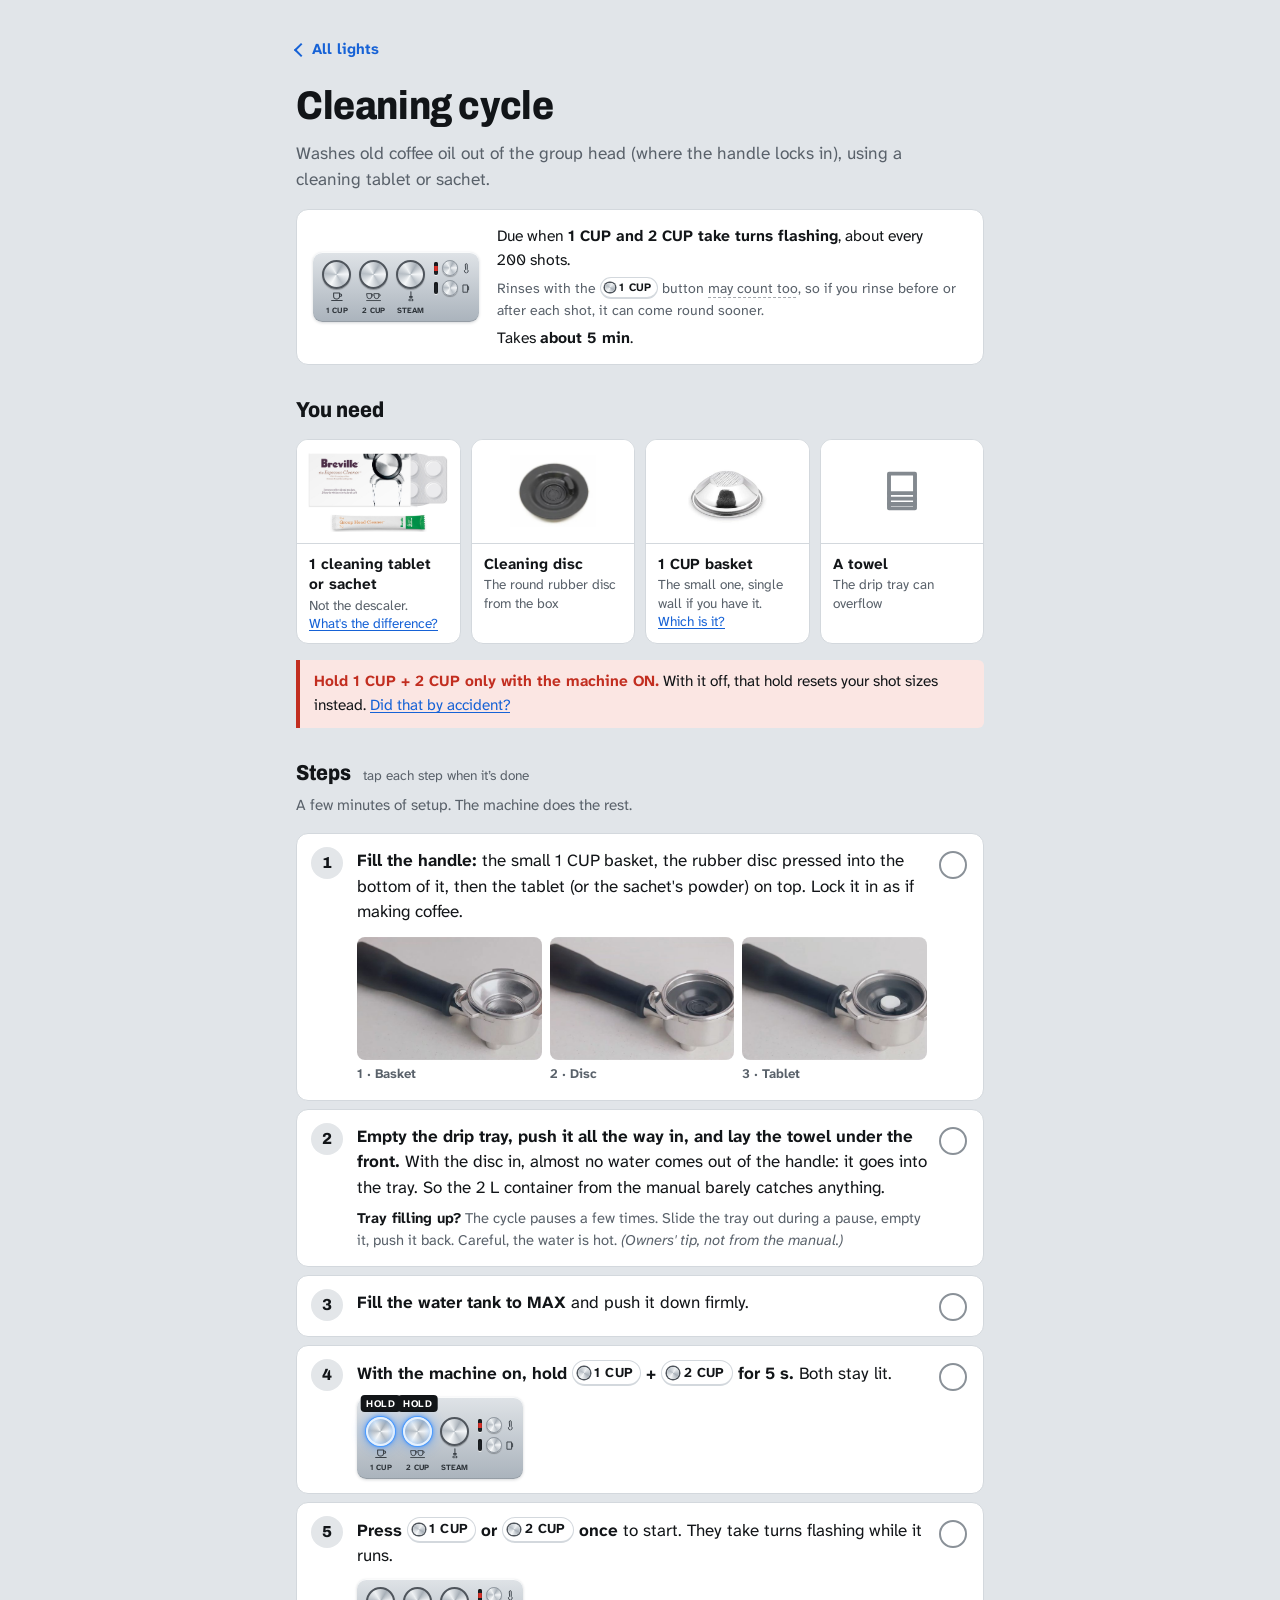
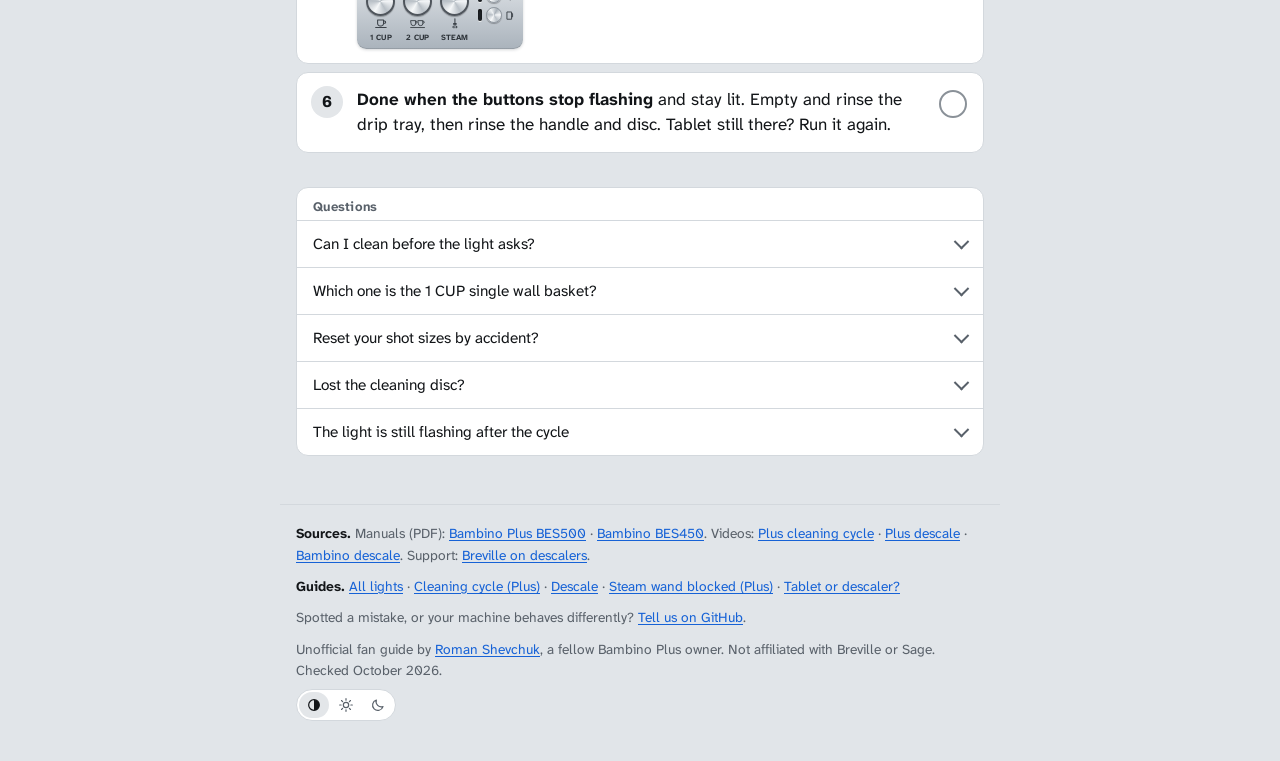
==== clean/index.html @ 0b48d852 "Task pages (clean, descale, steam, supplies) with their own titles; address bar follows the open vie" ====
<!doctype html>
<!-- Made from index.html by tools/pages.py. Edit index.html, then rerun. -->
<html lang="en">
<head>
<meta charset="utf-8">
<meta name="viewport" content="width=device-width,initial-scale=1,viewport-fit=cover">
<title>Bambino Plus cleaning cycle: 1 CUP and 2 CUP flashing</title>
<meta name="description" content="1 CUP and 2 CUP taking turns flashing on your Breville / Sage Bambino Plus? It&#x27;s asking for a cleaning cycle. What you need and each step, about 5 minutes.">
<link rel="canonical" href="https://romanshevchuk.github.io/what-my-bambino-wants/clean/">
<meta property="og:title" content="Bambino Plus cleaning cycle: 1 CUP and 2 CUP flashing">
<meta property="og:description" content="1 CUP and 2 CUP taking turns flashing on your Breville / Sage Bambino Plus? It&#x27;s asking for a cleaning cycle. What you need and each step, about 5 minutes.">
<meta property="og:type" content="website">
<meta property="og:site_name" content="What does my Bambino want?">
<meta property="og:url" content="https://romanshevchuk.github.io/what-my-bambino-wants/clean/">
<meta property="og:image" content="https://romanshevchuk.github.io/what-my-bambino-wants/img/og.png">
<meta property="og:image:width" content="1200">
<meta property="og:image:height" content="630">
<meta property="og:image:alt" content="A Bambino Plus button panel with 1 CUP lit, next to the title What does my Bambino want?">
<meta name="twitter:card" content="summary_large_image">
<meta name="theme-color" content="#e1e5e9" media="(prefers-color-scheme: light)">
<meta name="theme-color" content="#0e1012" media="(prefers-color-scheme: dark)">
<link rel="icon" type="image/png" sizes="32x32" href="../img/favicon-32.png">
<link rel="apple-touch-icon" href="../img/apple-touch-icon.png">
<link rel="manifest" href="../manifest.webmanifest">
<script>try{var t=localStorage.getItem('bp-theme');if(t==='light'||t==='dark')document.documentElement.dataset.theme=t}catch(e){}</script>
<link rel="preconnect" href="https://fonts.googleapis.com">
<link rel="preconnect" href="https://fonts.gstatic.com" crossorigin>
<link rel="stylesheet" href="https://fonts.googleapis.com/css2?family=Archivo:wdth,wght@75..100,600..800&family=Atkinson+Hyperlegible+Next:ital,wght@0,400..700;1,400&display=swap">
<link rel="stylesheet" href="../css/styles.css">
<script data-goatcounter="https://rshevchuk.goatcounter.com/count" async src="https://gc.zgo.at/count.js"></script>
</head>
<body data-page="clean" data-model="plus" class="unpicked">

<svg width="0" height="0" style="position:absolute" aria-hidden="true">
  <defs>
    <symbol id="i-1" viewBox="0 0 24 16"><g fill="none" stroke="currentColor" stroke-width="1.6" stroke-linecap="round" stroke-linejoin="round"><path d="M7 3h9v5.5a3.5 3.5 0 0 1-3.5 3.5h-2A3.5 3.5 0 0 1 7 8.5z"/><path d="M16 4.5h1.4a1.8 1.8 0 0 1 0 3.6H16"/><path d="M4 14.5h16"/></g></symbol>
    <symbol id="i-2" viewBox="0 0 24 16"><g fill="none" stroke="currentColor" stroke-width="1.4" stroke-linecap="round" stroke-linejoin="round"><path d="M1.5 4h7v4.5a3 3 0 0 1-3 3h-1a3 3 0 0 1-3-3z"/><path d="M8.5 5h.8a1.4 1.4 0 0 1 0 2.8h-.8"/><path d="M12.5 4h7v4.5a3 3 0 0 1-3 3h-1a3 3 0 0 1-3-3z"/><path d="M19.5 5h.8a1.4 1.4 0 0 1 0 2.8h-.8"/><path d="M1 14.5h21"/></g></symbol>
    <symbol id="i-s" viewBox="0 0 24 16"><g fill="none" stroke="currentColor" stroke-width="1.6" stroke-linecap="round" stroke-linejoin="round"><path d="M12 1v7.5"/><path d="M10 8.5h4l-.6 2h-2.8z"/><path d="M9.6 12.6c-.8.8-.8 1.6 0 2.4M12 12.8v2.4M14.4 12.6c.8.8.8 1.6 0 2.4"/></g></symbol>
    <symbol id="i-w" viewBox="0 0 24 16"><g fill="none" stroke="currentColor" stroke-width="1.6" stroke-linecap="round" stroke-linejoin="round"><path d="M12 1.5c2.6 3.2 4.2 5.6 4.2 7.8a4.2 4.2 0 0 1-8.4 0c0-2.2 1.6-4.6 4.2-7.8z"/><path d="M4 14.5h16"/></g></symbol>
    <symbol id="i-t" viewBox="0 0 12 16"><g fill="none" stroke="currentColor" stroke-width="1.4" stroke-linecap="round"><path d="M5 2.5a1.5 1.5 0 0 1 3 0V10a2.8 2.8 0 1 1-3 0z"/></g></symbol>
    <symbol id="i-j" viewBox="0 0 12 16"><g fill="none" stroke="currentColor" stroke-width="1.4" stroke-linecap="round" stroke-linejoin="round"><path d="M2 3h6.5v11H2z"/><path d="M8.5 5.5h1.5v5H8.5"/></g></symbol>
    <symbol id="g-bowl" viewBox="0 0 24 24"><g fill="none" stroke="currentColor" stroke-width="1.8" stroke-linecap="round" stroke-linejoin="round"><path d="M5 6h14l-1.4 12.2A2 2 0 0 1 15.6 20H8.4a2 2 0 0 1-2-1.8z"/><path d="M6 11h12"/></g></symbol>
    <symbol id="g-towel" viewBox="0 0 24 24"><g fill="none" stroke="currentColor" stroke-width="1.8" stroke-linecap="round" stroke-linejoin="round"><path d="M6 4h12v14H6z"/><path d="M6 18v2h12v-2"/><path d="M6 13h12M6 15.5h12"/></g></symbol>
    <symbol id="g-cool" viewBox="0 0 24 24"><g fill="none" stroke="currentColor" stroke-width="1.8" stroke-linecap="round"><path d="M12 3v18M4.2 7.5l15.6 9M4.2 16.5l15.6-9"/><path d="M9.5 4.5L12 6l2.5-1.5M9.5 19.5L12 18l2.5 1.5"/></g></symbol>
  </defs>
</svg>

<main id="main">

<!-- ================= HOME ================= -->
<section class="view" id="home">

  <div class="mm">
    <h1>What does my <button type="button" class="mm-btn" aria-expanded="false" aria-controls="mm-menu" aria-label="Change machine, currently Bambino Plus"><span class="cur-model">Bambino Plus</span></button> want?</h1>
    <div class="mm-menu" id="mm-menu" role="group" aria-label="My machine" hidden>
      <button type="button" class="mm-opt" data-set-model="bambino"><span class="bp" data-m="bambino" aria-hidden="true"></span><b>Bambino</b><span>4 buttons in a row · BES450 / SES450</span></button>
      <button type="button" class="mm-opt" data-set-model="plus"><span class="bp" data-m="plus" aria-hidden="true"></span><b>Bambino Plus</b><span>3 buttons + 2 milk lights · BES500 / SES500</span></button>
      <p class="mm-note">Breville (US, Canada) and Sage (UK, Europe, Australia) are the same machines.</p>
    </div>
    <p class="mm-hint">
      <span data-only="plus">Four buttons in a row on yours? That's the plain Bambino. <button type="button" data-set-model="bambino">Switch</button></span>
      <span data-only="bambino">Only three big buttons on yours? That's the Plus. <button type="button" data-set-model="plus">Switch</button></span>
      <button type="button" class="mm-ok" aria-label="Hide this note">×</button>
    </p>
  </div>

  <!-- Plus lights -->
  <div class="lights" data-only="plus">
    <article class="lc" data-urg="soon">
      <div class="lc-pic"><div class="bp" data-m="plus" data-state="1:fa,2:fb" role="img" aria-label="1 CUP and 2 CUP flash in turn"></div><p class="seen">1 CUP and 2 CUP take turns</p></div>
      <div class="lc-body">
        <h3>Cleaning cycle due</h3>
        <p class="last" data-last="clean" hidden></p>
        <p class="keep"><b>No rush, coffee still works.</b> Press <kbd>STEAM</kbd> to <span class="tq" tabindex="0" data-tip="Owners' tip, not in Breville's manual. The light comes back next time you switch on.">hide the light</span>.</p>
        <p class="need-line"><button type="button" class="thumb zoom" aria-label="Show the cleaning tablet and sachet"><img src="../img/cleaning-tablets-breville.jpg" alt="Box of Breville cleaning tablets" data-cap="Cleaning tablets" loading="lazy"><img class="strip" src="../img/group-head-cleaner-breville.jpg" data-sage="../img/group-head-cleaner-sage.webp" alt="Group Head Cleaner sachet" data-cap="or a powder sachet (Group Head Cleaner)" loading="lazy"></button><span class="nl"><span>You'll need</span><b>1 cleaning tablet or sachet</b></span></p>
        <a class="go" href="#clean">Cleaning steps <span class="dur">· 5 min</span></a>
      </div>
    </article>
    <article class="lc" data-urg="soon">
      <div class="lc-pic"><div class="bp" data-m="plus" data-state="1:fa,2:fb,s:fa" role="img" aria-label="1 CUP and STEAM flash together, alternating with 2 CUP"></div><p class="seen">1 CUP + STEAM take turns with 2 CUP</p></div>
      <div class="lc-body">
        <h3>Descale due</h3>
        <p class="last" data-last="descale-plus" hidden></p>
        <p class="keep"><b>No rush, coffee still works.</b> Any button hides the light, or wait ~15&nbsp;s.</p>
        <p class="need-line"><button type="button" class="thumb zoom" aria-label="Show the descaler sachet"><img src="../img/descaler-breville.jpg" data-sage="../img/descaler-sage.webp" alt="Machine Descaler sachet" data-cap="Descaler sachet" loading="lazy"></button><span class="nl"><span>You'll need</span><b>1 sachet of descaler</b></span></p>
        <a class="go" href="#descale">Descaling steps <span class="dur">· 25–45 min</span></a>
      </div>
    </article>
    <article class="lc" data-urg="now">
      <div class="lc-pic"><div class="bp" data-m="plus" role="img" aria-label="No buttons lit"></div><p class="seen">Nothing lights up</p></div>
      <div class="lc-body">
        <h3>Water tank is empty</h3>
        <p><b>Top up the water</b> and push the tank down until it sits flush.</p>
        <p class="aside">Still dark with a full tank? It's switched off. Press any big button.</p>
      </div>
    </article>
    <article class="lc" data-urg="now">
      <div class="lc-pic"><div class="bp" data-m="plus" data-state="1:on,2:on,s:on,t:fa,f:fb" role="img" aria-label="Milk temperature and foam lights step downward"></div><p class="seen">The two small milk lights step downward</p></div>
      <div class="lc-body">
        <h3>Steam wand is raised</h3>
        <p>Push the wand all the way down. It cleans itself once it's there.</p>
      </div>
    </article>
    <article class="lc" data-urg="now">
      <div class="lc-pic"><div class="bp" data-m="plus" data-state="1:on,2:on,t:ff,f:ff" role="img" aria-label="Milk lights all flash, STEAM is off"></div><p class="seen">Milk lights all flash, STEAM is off</p></div>
      <div class="lc-body">
        <h3>Steam wand is blocked</h3>
        <p>Lower the wand, then hold <kbd>STEAM</kbd> for 5 s to blow it clear.</p>
        <a class="go alt" href="#steam">Still blocked?</a>
      </div>
    </article>
    <article class="lc" data-urg="fine">
      <div class="lc-pic"><div class="bp" data-m="plus" data-state="1:fa,2:fa" role="img" aria-label="1 CUP and 2 CUP flash together"></div><p class="seen">1 CUP and 2 CUP flash together</p></div>
      <div class="lc-body">
        <h3>Shot size setup is on</h3>
        <p>Press <kbd>STEAM</kbd> to <span class="tq" tabindex="0" data-tip="From the plain Bambino manual; the Plus manual doesn't say. If it stays on, switch the machine off and on: nothing is saved until you pull a shot.">leave</span>. It starts when <kbd>1 CUP</kbd> + <kbd>2 CUP</kbd> are held together.</p>
      </div>
    </article>
  </div>

  <!-- Bambino lights -->
  <div class="lights" data-only="bambino">
    <article class="lc" data-urg="soon">
      <div class="lc-pic"><div class="bp" data-m="bambino" data-state="2:fa" role="img" aria-label="2 CUP flashes continuously"></div><p class="seen">2 CUP keeps flashing</p></div>
      <div class="lc-body">
        <h3>Clean &amp; descale due</h3>
        <p class="last" data-last="descale-bambino" hidden></p>
        <p class="keep"><b>No rush, coffee still works.</b> Any button hides the light.</p>
        <p class="need-line"><button type="button" class="thumb zoom" aria-label="Show the descaler sachet"><img src="../img/descaler-breville.jpg" data-sage="../img/descaler-sage.webp" alt="Machine Descaler sachet" data-cap="Descaler sachet" loading="lazy"></button><span class="nl"><span>You'll need</span><b>1 sachet of descaler</b></span></p>
        <a class="go" href="#descale">Clean &amp; descale steps <span class="dur">· 25 min</span></a>
      </div>
    </article>
    <article class="lc" data-urg="now">
      <div class="lc-pic"><div class="bp" data-m="bambino" data-state="1:ff,2:ff,w:ff,s:ff" role="img" aria-label="All lights flash quickly"></div><p class="seen">All lights flash 6 times</p></div>
      <div class="lc-body">
        <h3>Water tank is empty</h3>
        <p><b>Top up the water</b> and push the tank down until it sits flush.</p>
      </div>
    </article>
    <article class="lc" data-urg="fine">
      <div class="lc-pic"><div class="bp" data-m="bambino" data-state="1:fa,2:fa" role="img" aria-label="1 CUP and 2 CUP blink together"></div><p class="seen">1 CUP and 2 CUP blink while the wand spits water</p></div>
      <div class="lc-body">
        <h3>Steam wand is clearing itself</h3>
        <p>It stops on its own.</p>
      </div>
    </article>
    <article class="lc" data-urg="fine">
      <div class="lc-pic"><div class="bp" data-m="bambino" data-state="1:fa,2:fa" role="img" aria-label="1 CUP and 2 CUP flash after holding both"></div><p class="seen">1 CUP and 2 CUP flash together</p></div>
      <div class="lc-body">
        <h3>Shot size setup is on</h3>
        <p>Press <kbd>STEAM</kbd>, or wait 30 s, to leave. It starts when <kbd>1 CUP</kbd> + <kbd>2 CUP</kbd> are held together.</p>
      </div>
    </article>
  </div>

  <a class="supplies-link" href="#supplies"><b>Cleaning tablet or descaler?</b><span>Which one to buy, and where each one goes</span></a>
  <p class="hint">Don't see your pattern? Check the troubleshooting pages of the <a data-only="plus" href="https://assets.breville.com/BES500/BES500_USCM_IB_X25_LR.pdf">Bambino Plus manual</a><a data-only="bambino" href="https://assets.breville.com/BES450/BES450_USCM_IB_M26_LR.pdf">Bambino manual</a> (PDF), or contact Breville / Sage support.</p>

</section>

<!-- ================= SUPPLIES ================= -->
<section class="view" id="supplies">
  <a class="back" href="#home">All lights</a>
  <h1>Cleaning tablet or descaler?</h1>
  <p class="sum">Two different products for two different jobs. They're not interchangeable.</p>

  <div class="vs">
    <div class="vs-col" data-only="plus">
      <div class="vs-ph zoom"><img src="../img/cleaning-tablets-breville.jpg" alt="Box of Breville cleaning tablets" data-cap="Cleaning tablets" loading="lazy"><img class="strip" src="../img/group-head-cleaner-breville.jpg" data-sage="../img/group-head-cleaner-sage.webp" alt="Group Head Cleaner sachet" data-cap="or a powder sachet (Group Head Cleaner)" loading="lazy"></div>
      <h2>Cleaning tablet</h2>
      <dl>
        <dt>Removes</dt><dd>Old coffee oil</dd>
        <dt>Goes in</dt><dd>The filter basket, on top of the rubber cleaning disc</dd>
        <dt>Used for</dt><dd><a href="#clean">Cleaning cycle</a>, every 200 shots</dd>
        <dt>Looks like</dt><dd>A tablet, or a powder sachet called <i>Group Head Cleaner</i> in newer boxes</dd>
      </dl>
    </div>
    <div class="vs-col">
      <div class="vs-ph zoom"><img src="../img/descaler-breville.jpg" data-sage="../img/descaler-sage.webp" alt="Machine Descaler sachet" data-cap="Descaler sachet" loading="lazy"></div>
      <h2>Descaler</h2>
      <dl>
        <dt>Removes</dt><dd>Limescale (the chalky stuff from tap water)</dd>
        <dt>Goes in</dt><dd>The water tank, stirred into water up to the DESCALE line</dd>
        <dt>Used for</dt><dd><a href="#descale"><span data-only="plus">Descale</span><span data-only="bambino">Clean &amp; descale</span></a>, when the light asks</dd>
        <dt>Looks like</dt><dd>A powder sachet. Breville / Sage descaler, or a similar espresso machine descaler</dd>
      </dl>
    </div>
  </div>
  <p class="note" data-only="bambino"><b>The Bambino only needs descaler.</b> It has no separate tablet cleaning cycle: its clean &amp; descale does both jobs.</p>
  <p class="note" data-only="plus"><b>The Plus needs both,</b> at different times. The flashing pattern tells you which: see <a href="#home">the lights</a>.</p>

  <div class="faq">
    <h2>Questions</h2>
    <details id="brands">
      <summary>Do I have to buy Breville / Sage ones?</summary>
      <div class="body">
        <p><b>No.</b> Any descaler made for espresso machines works. Breville's own sachet is made by Cafetto (it says so on the pack).</p>
        <p data-only="plus">Same for the tablets: any espresso machine cleaning tablet of about 2&nbsp;g. Breville's come from Cino Cleano.</p>
        <p>Don't swap in vinegar, kitchen citric acid or dishwasher tablets.</p>
      </div>
    </details>
  </div>
</section>

<!-- ================= CLEANING CYCLE (Plus) ================= -->
<section class="view" id="clean" data-only="plus">
  <a class="back" href="#home">All lights</a>
  <h1>Cleaning cycle</h1>
  <p class="sum">Washes old coffee oil out of the group head (where the handle locks in), using a cleaning tablet or sachet.</p>
  <div class="signal">
    <div class="bp" data-m="plus" data-state="1:fa,2:fb" aria-hidden="true"></div>
    <div><p>Due when <b>1 CUP and 2 CUP take turns flashing</b>, about every 200 shots.</p>
    <p class="aside">Rinses with the <kbd>1 CUP</kbd> button <span class="tq" tabindex="0" data-tip="Likely, not confirmed. The manual has you rinse with 1 CUP, the same button as a shot, and the machine can't see whether there's coffee in the handle.">may count too</span>, so if you rinse before or after each shot, it can come round sooner.</p>
    <p>Takes <b>about 5 min</b>.</p>
    <p class="last" data-last="clean" hidden></p></div>
  </div>

  <h2>You need</h2>
  <div class="need four">
    <figure><div class="ph zoom"><img src="../img/cleaning-tablets-breville.jpg" alt="Box of Breville cleaning tablets" data-cap="Cleaning tablets" loading="lazy"><img class="strip" src="../img/group-head-cleaner-breville.jpg" data-sage="../img/group-head-cleaner-sage.webp" alt="Group Head Cleaner sachet" data-cap="or a powder sachet (Group Head Cleaner)" loading="lazy"></div>
      <figcaption><b>1 cleaning tablet or sachet</b><span>Not the descaler. <a href="#supplies">What's the difference?</a></span></figcaption></figure>
    <figure><div class="ph zoom"><img src="../img/cleaning-disk.jpg" alt="Round black rubber cleaning disc" data-cap="Cleaning disc" loading="lazy"></div>
      <figcaption><b>Cleaning disc</b><span>The round rubber disc from the box</span></figcaption></figure>
    <figure><div class="ph zoom"><img src="../img/basket-single-cup.jpg" alt="Small single wall filter basket" data-cap="1 CUP single wall basket" loading="lazy"></div>
      <figcaption><b>1 CUP basket</b><span>The small one, single wall if you have it. <a href="#baskets">Which is it?</a></span></figcaption></figure>
    <figure><div class="ph ic"><svg class="gi" aria-hidden="true"><use href="#g-towel"/></svg></div>
      <figcaption><b>A towel</b><span>The drip tray can overflow</span></figcaption></figure>
  </div>

  <p class="note warn"><b>Hold 1 CUP + 2 CUP only with the machine ON.</b> With it off, that hold resets your shot sizes instead. <a href="#reset">Did that by accident?</a></p>

  <h2>Steps <span class="prog" data-for="clean"></span></h2>
  <p class="lede">A few minutes of setup. The machine does the rest.</p>
  <ol class="steps" data-key="clean">
    <li><b>Fill the handle:</b> the small 1 CUP basket, the rubber disc pressed into the bottom of it, then the tablet (or the sachet's powder) on top. Lock it in as if making coffee.
      <div class="layers">
        <figure class="zoom tap"><img src="../img/handle-1-basket.jpg" data-cap="1 · The 1 CUP basket in the handle" alt="Handle with the small 1 CUP basket in it" loading="lazy"><figcaption>1 · Basket</figcaption></figure>
        <figure class="zoom tap"><img src="../img/handle-2-disc.jpg" data-cap="2 · The disc pressed into the bottom" alt="Rubber disc sitting in the bottom of the basket" loading="lazy"><figcaption>2 · Disc</figcaption></figure>
        <figure class="zoom tap"><img src="../img/handle-3-tablet.jpg" data-cap="3 · The tablet on top" alt="White tablet on top of the disc" loading="lazy"><figcaption>3 · Tablet</figcaption></figure>
      </div>
    </li>
    <li><b>Empty the drip tray, push it all the way in, and lay the towel under the front.</b> With the disc in, almost no water comes out of the handle: it goes into the tray. So the 2 L container from the manual barely catches anything.
      <p class="tip"><b>Tray filling up?</b> The cycle pauses a few times. Slide the tray out during a pause, empty it, push it back. Careful, the water is hot. <i>(Owners' tip, not from the manual.)</i></p></li>
    <li><b>Fill the water tank to MAX</b> and push it down firmly.</li>
    <li><b>With the machine on, hold <kbd>1 CUP</kbd> + <kbd>2 CUP</kbd> for 5 s.</b> Both stay lit.
      <div class="bp" data-m="plus" data-state="1:on,2:on" data-press="1:HOLD,2:HOLD"></div>
    </li>
    <li><b>Press <kbd>1 CUP</kbd> or <kbd>2 CUP</kbd> once</b> to start. They take turns flashing while it runs.
      <div class="bp" data-m="plus" data-state="1:fa,2:fb"></div>
    </li>
    <li><b>Done when the buttons stop flashing</b> and stay lit. Empty and rinse the drip tray, then rinse the handle and disc. Tablet still there? Run it again.</li>
  </ol>
  <p class="fin" data-for="clean" hidden>That's it. The light will ask again in about 200 shots.</p>

  <div class="faq">
    <h2>Questions</h2>
    <details>
      <summary>Can I clean before the light asks?</summary>
      <div class="body"><p>Yes, with a different combo, and this one is done with the machine <b>off</b>. Do steps 1–3, turn the machine off (<kbd>1 CUP</kbd> + <kbd>STEAM</kbd>), then hold <kbd>2 CUP</kbd> + <kbd>STEAM</kbd> for 5 s. That opens the same cleaning mode, so press <kbd>1 CUP</kbd> or <kbd>2 CUP</kbd> to start, as in step 5.</p></div>
    </details>
    <details id="baskets">
      <summary>Which one is the 1 CUP single wall basket?</summary>
      <div class="body">
        <figure class="baskets zoom tap big"><img src="../img/baskets.jpg" data-cap="Left to right: 1 CUP single wall (the one you need), 2 CUP single wall, 1 CUP dual wall, 2 CUP dual wall" alt="The four baskets, upside down: small single wall, big single wall, small dual wall, big dual wall" loading="lazy">
          <figcaption><span class="pick">1 CUP single wall</span><span>2 CUP single wall</span><span>1 CUP dual wall</span><span>2 CUP dual wall</span></figcaption></figure>
        <p>The smaller, shallower one with holes across its whole bottom. The dual wall ones say <i>DUAL WALL</i> underneath. The disc is shaped to seal inside the small basket.</p>
      <p>Only got dual wall baskets? Older boxes came without single wall ones. Use the 1 CUP dual wall basket: that's what those manuals mean.</p>
      </div>
    </details>
    <details id="reset">
      <summary>Reset your shot sizes by accident?</summary>
      <div class="body">
        <p>They're back to the factory amounts: about 30&nbsp;ml for 1 CUP and 60&nbsp;ml for 2 CUP. To set your own again:</p>
        <ol>
          <li>With the machine on, hold <kbd>1 CUP</kbd> + <kbd>2 CUP</kbd> for 2 s. Both flash.</li>
          <li>With coffee in the handle as usual, press <kbd>1 CUP</kbd> to start.</li>
          <li>Press <kbd>1 CUP</kbd> again when the cup has enough. That amount is saved.</li>
        </ol>
        <p>Same for <kbd>2 CUP</kbd>.</p>
      </div>
    </details>
    <details>
      <summary>Lost the cleaning disc?</summary>
      <div class="body"><p>Any <b>54&nbsp;mm</b> cleaning disc works (also sold as a blind or backflush disc). Check the size before buying: the common 58&nbsp;mm ones don't fit.</p></div>
    </details>
    <details>
      <summary>The light is still flashing after the cycle</summary>
      <div class="body">
        <p>Check the cycle ran to the end and that you started it with the machine on.</p>
        <p>Owners report that unplugging for ~10 minutes sometimes clears a stuck alert. That's forum advice, not from the manual.</p>
      </div>
    </details>
  </div>
</section>

<!-- ================= DESCALE ================= -->
<section class="view" id="descale">
  <a class="back" href="#home">All lights</a>
  <h1><span data-only="plus">Descale</span><span data-only="bambino">Clean &amp; descale</span></h1>
  <p class="sum">Dissolves limescale inside the machine.<span data-only="bambino"> The Bambino has no separate cleaning cycle: this one does both.</span></p>
  <div class="signal">
    <div class="bp" data-m="plus" data-only="plus" data-state="1:fa,2:fb,s:fa" aria-hidden="true"></div>
    <div class="bp" data-m="bambino" data-only="bambino" data-state="2:fa" aria-hidden="true"></div>
    <div data-only="plus"><p>Due when <b>1 CUP + STEAM take turns with 2 CUP</b>.</p>
    <p>Takes <b>about 25 min</b>. Just made coffee? Add up to 20&nbsp;min for it to cool first.</p>
    <p class="last" data-last="descale-plus" hidden></p></div>
    <div data-only="bambino"><p>Due when <b>2 CUP keeps flashing</b>.</p>
    <p>Takes <b>about 25 min</b>.</p>
    <p class="last" data-last="descale-bambino" hidden></p></div>
  </div>

  <h2>You need</h2>
  <div class="need">
    <figure><div class="ph zoom"><img src="../img/descaler-breville.jpg" data-sage="../img/descaler-sage.webp" alt="Machine Descaler sachet" data-cap="Descaler sachet" loading="lazy"></div>
      <figcaption><b>1 sachet of descaler</b><span>Not a cleaning tablet. <a href="#supplies">What's the difference?</a></span></figcaption></figure>
    <figure><div class="ph ic"><svg class="gi" aria-hidden="true"><use href="#g-bowl"/></svg></div>
      <figcaption><b>A 2 L bowl or jug</b><span>Catches the waste water</span></figcaption></figure>
    <figure data-only="plus"><div class="ph ic"><svg class="gi" aria-hidden="true"><use href="#g-cool"/></svg></div>
      <figcaption><b>A cold machine</b><span>Just made coffee? Switch off, wait up to 20 min</span></figcaption></figure>
  </div>

  <p class="note warn"><b>Leave the tank and drip tray in while it runs.</b> Pulling them out mid-cycle can let out hot steam. The tank only comes out at the pause, to refill.</p>
  <p class="note" data-only="plus"><b>Both cleaning and descale due?</b> Descale first, rinse the tank, then run the cleaning cycle with fresh water.</p>

  <h2 data-only="plus">Steps <span class="prog" data-for="descale-plus"></span></h2>
  <p class="lede" data-only="plus">You're only needed at the start, once halfway to refill, and at the end.</p>
  <ol class="steps" data-key="descale-plus" data-only="plus">
    <li><b>Turn the machine off</b> (<kbd>1 CUP</kbd> + <kbd>STEAM</kbd>).
      <p class="tip"><b>Just made coffee?</b> It needs to cool first. Do the next two steps meanwhile, then check the metal around the handle feels cool (up to 20 min). Already cold? Carry straight on.</p></li>
    <li><b>Empty the drip tray</b> and put it back. Set the bowl under the group head and the steam wand.</li>
    <li><b>Take out the water filter</b> if you use one. <b>Fill the tank to the DESCALE line</b> (the 1000 mark) and stir in the powder.
      <img class="step-ph" src="../img/water-tank-descale.jpg" alt="Water tank with an arrow at the DESCALE line, marked 1000" loading="lazy"></li>
    <li><b>Hold <kbd>1 CUP</kbd> + <kbd>STEAM</kbd> for 5 s</b> while it's off. Those two light up.
      <div class="bp" data-m="plus" data-state="1:on,s:on" data-press="1:HOLD,s:HOLD"></div>
    </li>
    <li><b>Press <kbd>1 CUP</kbd> or <kbd>STEAM</kbd></b> to start. They take turns flashing the whole time.
      <div class="bp" data-m="plus" data-state="1:fa,s:fb"></div>
    </li>
    <li><b>It pauses when the tank runs out.</b> Refill to MAX with plain water, empty the bowl, put both back.</li>
    <li><b>When <kbd>1 CUP</kbd> and <kbd>STEAM</kbd> light up again, press either one</b> to start the rinse.</li>
    <li><b>Done when the lights go out</b> (standby). Empty the bowl, rinse and dry the tray and tank, put the filter back.</li>
  </ol>
  <p class="fin" data-for="descale-plus" data-only="plus" hidden>All done. Back to coffee. <span>Cleaning light flashing too? <a href="#clean">Cleaning steps</a></span></p>

  <h2 data-only="bambino">Steps <span class="prog" data-for="descale-bambino"></span></h2>
  <p class="lede" data-only="bambino">You're only needed at the start, once halfway to refill, and at the end.</p>
  <ol class="steps" data-key="descale-bambino" data-only="bambino">
    <li><b>Empty the drip tray</b> and put it back.</li>
    <li><b>Fill the tank to the DESCALE line</b> and stir in the descaling powder.</li>
    <li><b>Set the bowl</b> under the group head and the steam wand.</li>
    <li><b>Hold <kbd>2 CUP</kbd> + <kbd>STEAM</kbd> for 5 s</b> to start. 2 CUP flashes the whole cycle.
      <div class="bp" data-m="bambino" data-state="2:on,s:on" data-press="2:HOLD,s:HOLD"></div>
    </li>
    <li><b>It pauses when the tank runs out.</b> Rinse the tank, refill to MAX, empty the bowl, put both back.</li>
    <li><b>Press <kbd>2 CUP</kbd></b> to rinse.
      <div class="bp" data-m="bambino" data-state="2:fa"></div>
    </li>
    <li><b>Done when 2 CUP stops flashing.</b> Empty the bowl, rinse and dry the drip tray and tank.</li>
  </ol>
  <p class="fin" data-for="descale-bambino" data-only="bambino" hidden>All done. Back to coffee.</p>

  <div class="faq">
    <h2>Questions</h2>
    <details>
      <summary>How often should I descale?</summary>
      <div class="body"><p>Follow the light: the manual gives no fixed schedule. Hard water means more often. Slow flow, weak steam or lukewarm coffee are early signs.</p></div>
    </details>
    <details>
      <summary>Can I use vinegar or citric acid?</summary>
      <div class="body"><p>No. <a href="https://www.breville.com/en-us/support/article/ka0QU000002WDFVYA4">Breville says</a> not to use vinegar, and to use only a descaler made for the machine. Kitchen citric acid isn't one either. Breville / Sage descaler, or another espresso machine descaler, is the safe choice.</p></div>
    </details>
    <details data-only="bambino">
      <summary>My machine doesn't react to that button combo</summary>
      <div class="body"><p>These steps are from the current BES450 manual. Older units can differ: check the manual that came with yours, or Breville's descale video (linked at the bottom).</p></div>
    </details>
  </div>
</section>

<!-- ================= STEAM WAND BLOCKED (Plus) ================= -->
<section class="view" id="steam" data-only="plus">
  <a class="back" href="#home">All lights</a>
  <h1>Steam wand blocked</h1>
  <p class="sum">Dried milk is clogging the tip. Usually it's because the wand wasn't pushed back down after steaming.</p>
  <div class="signal">
    <div class="bp" data-m="plus" data-state="1:on,2:on,t:ff,f:ff" aria-hidden="true"></div>
    <p>The <b>milk lights all flash</b> and <b>STEAM is off</b>.</p>
  </div>

  <h2>Steps <span class="prog" data-for="steam"></span></h2>
  <ol class="steps" data-key="steam">
    <li><b>Push the wand all the way down</b> and check the tank has water and is pushed in.</li>
    <li><b>Hold <kbd>STEAM</kbd> for 5 s</b> to blow it clear.
      <div class="bp" data-m="plus" data-state="1:on,2:on,s:on" data-press="s:HOLD"></div>
    </li>
    <li><b>Still flashing? Unscrew the steam tip</b> and clear the holes with the pin tool stored under the water tank. Screw it back on.</li>
    <li><b>Still weak steam after that?</b> Limescale: <a href="#descale">descale</a>.</li>
  </ol>
  <p class="fin" data-for="steam" hidden>Steam's back. Pushing the wand down after each use keeps it clear.</p>
</section>

</main>

<footer class="foot">
  <p><b>Sources.</b> Manuals (PDF): <a href="https://assets.breville.com/BES500/BES500_USCM_IB_X25_LR.pdf">Bambino Plus BES500</a> · <a href="https://assets.breville.com/BES450/BES450_USCM_IB_M26_LR.pdf">Bambino BES450</a>. Videos: <a href="https://www.sageappliances.com/inspiration/en-gb/tutorials/the-bambino-plus/cleaning-guides/how-to-perform-a-cleaning-cycle">Plus cleaning cycle</a> · <a href="https://www.sageappliances.com/inspiration/en-gb/tutorials/the-bambino-plus/cleaning-guides/how-to-perform-a-descale">Plus descale</a> · <a href="https://www.breville.com/en-us/my-products/producthub/bes450/cleaning-guides/how-to-perform-a-descale">Bambino descale</a>. Support: <a href="https://www.breville.com/en-us/support/article/ka0QU000002WDFVYA4">Breville on descalers</a>.</p>
  <p><b>Guides.</b> <a href="../">All lights</a> · <a href="../clean/">Cleaning cycle (Plus)</a> · <a href="../descale/">Descale</a> · <a href="../steam/">Steam wand blocked (Plus)</a> · <a href="../supplies/">Tablet or descaler?</a></p>
  <p>Spotted a mistake, or your machine behaves differently? <a href="https://github.com/romanshevchuk/what-my-bambino-wants/issues">Tell us on GitHub</a>.</p>
  <div class="foot-end"><p>Unofficial fan guide by <a href="https://github.com/romanshevchuk">Roman Shevchuk</a>, a fellow Bambino Plus owner. Not affiliated with Breville or Sage. Checked October 2026.</p>
    <div class="theme" role="group" aria-label="Colours">
      <button type="button" data-theme-set="system" aria-label="Match my device" title="Match my device"><svg viewBox="0 0 24 24"><circle cx="12" cy="12" r="8"/><path d="M12 4a8 8 0 0 1 0 16z" fill="currentColor" stroke="none"/></svg></button>
      <button type="button" data-theme-set="light" aria-label="Light" title="Light"><svg viewBox="0 0 24 24"><circle cx="12" cy="12" r="4"/><path d="M12 2.5v2.2M12 19.3v2.2M2.5 12h2.2M19.3 12h2.2M5.3 5.3l1.6 1.6M17.1 17.1l1.6 1.6M5.3 18.7l1.6-1.6M17.1 6.9l1.6-1.6"/></svg></button>
      <button type="button" data-theme-set="dark" aria-label="Dark" title="Dark"><svg viewBox="0 0 24 24"><path d="M19.5 14.5A8 8 0 0 1 9.5 4.5a8 8 0 1 0 10 10z"/></svg></button>
    </div>
  </div>
</footer>

<script src="../js/app.js"></script>
</body>
</html>
---- css/styles.css ----
/* Single purpose: match the flashing lights on home, each fix is its own hash view (#clean, #descale, #steam, #supplies). */
:root{
  color-scheme:light;
  --bg:#e1e5e9;
  --surface:#ffffff;
  --sunk:#e3e6e9;
  --fg:#121518;
  --muted:#59616a;
  --line:#d3d8dd;
  --accent:#1662d6;
  --accent-soft:#e2ecfb;
  --stop:#c22e20;
  --stop-soft:#fbe6e3;
  --soon:#8a6200;
  --soon-soft:#fbf1d6;
  --ok:#1e7646;
  --ok-soft:#e4f3ea;
  --pic:linear-gradient(180deg,#f2f4f6 0%,var(--surface) 100%);
  --pic-fg:#121518;
  --steel-hi:#dfe3e7;
  --steel-lo:#aab3bc;
  --bezel:#4f555c;
  --icon:#3a4047;
  --glow:#e4f1ff;
  --unlit:0 1px 1px rgba(0,0,0,.28);
  --font-body:"Atkinson Hyperlegible Next","Atkinson Hyperlegible",system-ui,-apple-system,"Segoe UI",sans-serif;
  --font-head:"Archivo","Arial Narrow",system-ui,sans-serif;
}
@media (prefers-color-scheme: dark){
  :root:not([data-theme="light"]){
    color-scheme:dark;
    --bg:#0e1012;--surface:#181b1f;--sunk:#22262b;--fg:#eceff2;--muted:#9ba4ad;--line:#2d3237;
    --accent:#6ea8ff;--accent-soft:#14223a;--stop:#ff8b7c;--stop-soft:#3a1a16;--soon:#f0c35a;--soon-soft:#2c2410;--ok:#62c992;--ok-soft:#14281d;--pic:linear-gradient(180deg,#2a2f35 0%,#20242a 55%,var(--surface) 100%);--pic-fg:#eceff2;
  }
}
:root[data-theme="dark"]{
  color-scheme:dark;
  --bg:#0e1012;--surface:#181b1f;--sunk:#22262b;--fg:#eceff2;--muted:#9ba4ad;--line:#2d3237;
  --accent:#6ea8ff;--accent-soft:#14223a;--stop:#ff8b7c;--stop-soft:#3a1a16;--soon:#f0c35a;--soon-soft:#2c2410;--ok:#62c992;--ok-soft:#14281d;--pic:linear-gradient(180deg,#2a2f35 0%,#20242a 55%,var(--surface) 100%);--pic-fg:#eceff2;
}

*{box-sizing:border-box}
html{scroll-padding-top:12px;-webkit-text-size-adjust:100%}
body{margin:0;background:var(--bg);color:var(--fg);font-family:var(--font-body);font-size:17px;line-height:1.55;overflow-x:hidden}
h1,h2,h3{font-family:var(--font-head);font-stretch:87.5%;font-weight:800;line-height:1.1;margin:0;text-wrap:balance}
h1{font-size:clamp(1.9rem,6.5vw,2.5rem);letter-spacing:-.01em}
h2{font-size:1.35rem}
h3{font-size:1.25rem}
p{margin:0}
a{color:var(--accent);text-underline-offset:2px}
:focus-visible{outline:3px solid var(--accent);outline-offset:2px}
[hidden]{display:none!important}
.hint{font-size:.92rem;color:var(--muted)}
.gi{width:24px;height:24px;flex:none}

/* Model-specific content */
body[data-model="plus"] [data-only="bambino"],
body[data-model="bambino"] [data-only="plus"]{display:none!important}

/* Machine switch: the name in the home heading opens a two-option panel */
.mm{position:relative}
.mm-btn{font:inherit;letter-spacing:inherit;color:var(--accent);background:none;border:0;margin:0 -.08em;padding:0 .08em;border-radius:6px;cursor:pointer;
  text-decoration:underline;text-decoration-thickness:3px;text-underline-offset:.12em;white-space:nowrap}
.mm-btn::after{content:"";display:inline-block;width:.26em;height:.26em;margin:0 .1em 0 .2em;vertical-align:.18em;
  border-right:3px solid currentColor;border-bottom:3px solid currentColor;transform:rotate(45deg);transition:transform .15s}
.mm-btn[aria-expanded="true"]::after{transform:rotate(-135deg);vertical-align:.02em}
.mm-btn:hover,.mm-btn[aria-expanded="true"]{background:var(--accent-soft)}
.mm-menu{position:absolute;z-index:20;top:calc(100% + 8px);left:0;right:0;max-width:520px;
  display:grid;grid-template-columns:repeat(2,minmax(0,1fr));gap:8px;padding:8px;
  background:var(--surface);border:1px solid color-mix(in srgb,var(--line) 60%,var(--muted));border-radius:12px;
  box-shadow:0 2px 6px rgba(15,20,25,.08),0 24px 60px -12px rgba(15,20,25,.38)}
.mm-opt{min-width:0;font:inherit;color:inherit;text-align:left;cursor:pointer;background:none;border:2px solid transparent;border-radius:8px;padding:10px;display:flex;flex-direction:column;gap:2px}
.mm-opt:hover{background:var(--sunk)}
.mm-opt[aria-pressed="true"]{border-color:var(--accent);background:var(--accent-soft)}
.mm-opt .bp{--s:.5;align-self:flex-start;margin-bottom:8px}
.mm-opt b{font-family:var(--font-head);font-stretch:87.5%;font-size:1.1rem}
.mm-opt>span:last-child{font-size:.85rem;color:var(--muted);line-height:1.35}
.mm-note{grid-column:1/-1;font-size:.82rem;color:var(--muted);padding:2px 10px 4px}
@media (max-width:420px){.mm-opt .bp{--s:.4}}

/* ===== Page ===== */
main,.foot{max-width:880px;margin:0 auto;padding-left:max(16px,env(safe-area-inset-left));padding-right:max(16px,env(safe-area-inset-right))}
.view{display:flex;flex-direction:column;gap:16px;padding:32px 0 8px}
.view>h2{margin-top:18px}
/* Home gets the wide grid; step pages stay at a comfortable reading width */
.view:not(#home){width:100%;max-width:688px;margin:0 auto}
body:has(#home[hidden]) .foot{max-width:720px}
.sum{font-size:1.08rem;color:var(--muted);max-width:60ch;margin-top:-4px}

/* Back link */
.back{align-self:flex-start;font-weight:700;text-decoration:none;font-size:.95rem;display:inline-flex;align-items:center;gap:6px;padding:6px 0}
.back::before{content:"";width:8px;height:8px;border-left:2.5px solid currentColor;border-bottom:2.5px solid currentColor;transform:rotate(45deg)}

/* First-visit hint under the heading: says which machine is shown, gone once the visitor picks or confirms */
.mm-hint{margin-top:6px;font-size:.95rem;color:var(--muted)}
body:not(.unpicked) .mm-hint{display:none}
.mm-hint button{font:inherit;font-weight:700;color:var(--accent);background:none;border:0;padding:0;cursor:pointer;text-decoration:underline;text-underline-offset:2px}
.mm-hint .mm-ok{margin-left:.4em;padding:0 .3em;font-size:1.15em;line-height:1;font-weight:400;color:var(--muted);text-decoration:none}

/* ===== Light cards ===== */
.lights{display:grid;grid-template-columns:minmax(0,1fr);gap:16px}
@media (min-width:640px){.lights{gap:20px}}
@media (min-width:640px){.lights{grid-template-columns:repeat(2,minmax(0,1fr))}}
.lc{background:var(--surface);border:1px solid var(--line);border-radius:14px;
  display:grid;grid-row:span 2;grid-template-rows:subgrid;row-gap:0;
  box-shadow:0 1px 2px rgba(15,20,25,.06),0 8px 24px -12px rgba(15,20,25,.2)}
/* The panel drawing and its caption are how people find their card, so they lead */
.lc-pic{border-radius:13px 13px 0 0;background:var(--pic);padding:18px 12px 10px;display:flex;flex-direction:column;align-items:center;gap:12px}
/* Urgency tag (added by app.js): a quiet label above the title */
.lc-head{display:flex;align-items:flex-start;justify-content:space-between;gap:10px}
.urg{flex:none;margin-top:1px;padding:2px 10px;border-radius:999px;font-size:.82rem;font-weight:600;line-height:1.4;letter-spacing:.01em;
  box-shadow:inset 0 0 0 1px color-mix(in srgb,currentColor 28%,transparent)}
.lc[data-urg="now"] .urg{background:var(--stop-soft);color:var(--stop)}
.lc[data-urg="soon"] .urg{background:var(--soon-soft);color:var(--soon)}
.lc[data-urg="fine"] .urg{background:var(--ok-soft);color:var(--ok)}
.lc-pic .bp{--s:1.1}
.lc .seen{font-size:1rem;font-weight:600;color:var(--pic-fg);line-height:1.35;text-align:center;max-width:30ch}
.lc-body{padding:16px 18px 18px;display:flex;flex-direction:column;gap:8px;flex:1}
.lc .ok{color:var(--ok)}
.lc-body>p{font-size:.96rem;line-height:1.5}
.lc .keep{color:var(--fg)}
.lc .keep b{color:var(--ok)}
/* small check before the reassurance: a cue, not another coloured block competing with the button */
.lc .keep b::before{content:"";display:inline-block;width:1.05em;height:1.05em;margin-right:.35em;vertical-align:-.17em;border-radius:50%;
  background:var(--ok) url("data:image/svg+xml,%3Csvg xmlns='http://www.w3.org/2000/svg' viewBox='0 0 24 24'%3E%3Cpath d='M6.5 12.5l3.5 3.5 7.5-8' fill='none' stroke='white' stroke-width='3' stroke-linecap='round' stroke-linejoin='round'/%3E%3C/svg%3E") center/72% no-repeat}
.lc .aside{font-size:.92rem;color:var(--muted);line-height:1.45}
.lc .last{font-size:.85rem;color:var(--muted);margin-top:-6px}
.lc .need-line{display:flex;align-items:center;gap:12px;margin-top:auto;padding-top:4px}
.nl{display:flex;flex-direction:column;line-height:1.3}
.nl>span{font-size:.8rem;color:var(--muted)}
.nl>b{font-size:.93rem;font-weight:600}
/* Product thumbnail: tap or hover for the big picture */
.thumb{position:relative;flex:none;width:84px;height:56px;padding:4px;cursor:zoom-in;font:inherit;
  display:flex;flex-direction:column;align-items:center;justify-content:center;gap:3px;
  background:#fff;border:1px solid var(--line);border-radius:8px}
.thumb:hover{border-color:var(--accent)}
.thumb>img{max-width:100%;max-height:100%;min-height:0;object-fit:contain}
.thumb>img+img{max-height:12px}
/* Phones: panel and caption side by side, so six cards don't take three screens */
@media (max-width:639px){
  .lc-pic{flex-direction:row;justify-content:center;padding:12px;gap:14px}
  .lc-pic .bp{--s:.72;flex:none}
  .lc .seen{text-align:left;font-size:.95rem}
  .lc-body{padding:14px 16px 16px}
}
@media (max-width:380px){.lc-pic .bp{--s:.6}}
/* Main action = filled button, fallback = outlined; pinned to the card bottom so rows line up */
.go{margin-top:auto;display:flex;align-items:center;justify-content:center;gap:8px;min-height:48px;padding:10px 16px;border-radius:8px;
  background:var(--accent);border:2px solid var(--accent);color:var(--surface);font-weight:700;text-decoration:none}
.go{flex-wrap:wrap;column-gap:6px;row-gap:0;text-align:center}
.go .dur{font-weight:400;opacity:.85;white-space:nowrap}
.go::after{content:"";width:7px;height:7px;border-right:2.5px solid currentColor;border-top:2.5px solid currentColor;transform:rotate(45deg)}
.go:hover{background:color-mix(in srgb,var(--accent) 85%,var(--fg));border-color:color-mix(in srgb,var(--accent) 85%,var(--fg))}
.go.alt{background:none;color:var(--accent)}
.lc .need-line+.go{margin-top:0}
.go.alt:hover{background:var(--accent-soft)}

/* Big picture popup, built by app.js from the images inside any .zoom */
.zoom{position:relative;cursor:zoom-in}
.pop{position:absolute;z-index:30;left:-4px;bottom:calc(100% + 10px);width:min(280px,calc(100vw - 40px));
  display:flex;flex-direction:column;gap:6px;padding:14px;background:#fff;color:#121518;border-radius:12px;
  box-shadow:0 0 0 1px rgba(15,20,25,.08),0 14px 40px rgba(15,20,25,.28);
  font-size:.85rem;font-weight:700;line-height:1.3;text-align:left;
  opacity:0;visibility:hidden;transform:translateY(6px) scale(.97);transform-origin:20px 100%;transition:opacity .15s,transform .15s,visibility 0s .15s;pointer-events:none}
.pop::after{content:"";position:absolute;left:30px;top:100%;border:8px solid transparent;border-top-color:#fff}
.zoom>.pop img{display:block;width:100%;height:auto;max-width:none;max-height:150px;object-fit:contain;margin-top:4px}
.pop img:first-child{margin-top:0}
.pop img+span,.pop span{color:#59616a;font-weight:400}
/* hover opens after a short pause, so passing over a picture doesn't flash it; off while the pointer hasn't moved since a view change */
@media (hover:hover){.zoom:hover>.pop{opacity:1;visibility:visible;transform:none;transition:opacity .15s .25s,transform .15s .25s,visibility 0s .25s}
  body.still .zoom:not(.open):hover>.pop{opacity:0;visibility:hidden;transform:translateY(6px) scale(.97)}}
.zoom.open>.pop,.zoom:focus-visible>.pop{opacity:1;visibility:visible;transform:none;transition:opacity .15s,transform .15s}

/* Link to the tablet vs descaler page */
.supplies-link{display:grid;grid-template-columns:minmax(0,1fr) auto;column-gap:12px;align-items:center;padding:12px 16px;min-height:56px;
  background:var(--surface);border:1px solid var(--line);border-radius:12px;text-decoration:none;color:var(--fg)}
.supplies-link::after{content:"";grid-row:1/3;grid-column:2;width:8px;height:8px;border-right:2.5px solid var(--muted);border-top:2.5px solid var(--muted);transform:rotate(45deg)}
.supplies-link:hover{border-color:var(--accent)}
.supplies-link span{font-size:.88rem;color:var(--muted)}

/* ===== Topic views ===== */
.signal{display:flex;flex-wrap:wrap;align-items:center;gap:12px 18px;background:var(--surface);border:1px solid var(--line);border-radius:12px;padding:14px 16px}
.signal .bp{--s:.66}
.signal>div:not(.bp){flex:1 1 220px;display:flex;flex-direction:column;gap:4px}
.signal p{font-size:.98rem;text-wrap:pretty}
.signal>p{flex:1 1 220px}
.signal .aside{font-size:.88rem;color:var(--muted)}

/* "You need" */
.need{display:grid;grid-template-columns:repeat(auto-fit,minmax(150px,1fr));gap:10px}
.need.one{grid-template-columns:minmax(0,240px)}
.need.four{grid-template-columns:repeat(4,minmax(0,1fr))}
@media (max-width:700px) and (min-width:561px){.need.four{grid-template-columns:repeat(2,minmax(0,1fr))}}
.need figure{margin:0;background:var(--surface);border:1px solid var(--line);border-radius:12px;display:flex;flex-direction:column;min-width:0}
.need .ph{border-radius:11px 11px 0 0;background:#fff;height:104px;display:flex;flex-direction:column;align-items:center;justify-content:center;gap:6px;padding:10px;border-bottom:1px solid var(--line)}
/* icon tiles sit on white like the photo tiles, so the row reads as one set */
.need .ph.ic{background:var(--surface);color:color-mix(in srgb,var(--muted) 75%,var(--surface))}
.need .ph.ic .gi{width:52px;height:52px}
.need img,.vs img{max-width:100%;max-height:72px;object-fit:contain}
.need img.strip,.vs img.strip{max-height:18px}
.need figcaption{padding:10px 12px;display:flex;flex-direction:column;gap:2px;font-size:.95rem;line-height:1.35}
.need figcaption span{font-size:.85rem;color:var(--muted)}
@media (max-width:560px){
  .need,.need.one,.need.four{grid-template-columns:minmax(0,1fr)}
  .need figure{flex-direction:row}
  .need .ph{border-radius:11px 0 0 11px;width:104px;flex:none;height:auto;min-height:80px;border-bottom:0;border-right:1px solid var(--line)}
  .need img{max-height:56px}
  .need figcaption{justify-content:center}
}

/* Tablet vs descaler */
.vs{display:grid;grid-template-columns:repeat(2,minmax(0,1fr));gap:10px}
body[data-model="bambino"] .vs{grid-template-columns:minmax(0,1fr)}
@media (max-width:560px){.vs{grid-template-columns:minmax(0,1fr)}}
.vs-col{background:var(--surface);border:1px solid var(--line);border-radius:12px;display:flex;flex-direction:column}
.vs-ph{border-radius:11px 11px 0 0;background:#fff;height:120px;display:flex;flex-direction:column;align-items:center;justify-content:center;gap:6px;padding:12px;border-bottom:1px solid var(--line)}
.vs h2{padding:14px 16px 0}
.vs dl{margin:0;padding:8px 16px 16px;display:grid;grid-template-columns:auto minmax(0,1fr);gap:6px 14px;font-size:.95rem;line-height:1.4}
.vs dt{font-weight:700;color:var(--muted);font-size:.85rem;padding-top:1px}
.vs dd{margin:0}

/* Notes */
.note{border-left:4px solid var(--accent);background:var(--accent-soft);padding:10px 14px;border-radius:0 6px 6px 0;font-size:.96rem}
.note.warn{border-color:var(--stop);background:var(--stop-soft)}
.note.warn b{color:var(--stop)}

/* Steps */
.prog{font-family:var(--font-body);font-size:.85rem;font-weight:400;color:var(--muted);margin-left:8px;white-space:nowrap}
.prog button{font:inherit;color:var(--accent);background:none;border:0;padding:0;cursor:pointer;text-decoration:underline}
ol.steps{list-style:none;margin:0;padding:0;counter-reset:s;display:flex;flex-direction:column;gap:8px}
ol.steps>li{counter-increment:s;position:relative;min-width:0;cursor:pointer;-webkit-tap-highlight-color:transparent;
  padding:14px 56px 14px 60px;line-height:1.5;min-height:62px;background:var(--surface);border:1px solid var(--line);border-radius:12px;transition:border-color .15s,background .15s}
ol.steps>li::before{content:counter(s);position:absolute;left:14px;top:13px;width:32px;height:32px;border-radius:50%;
  background:var(--sunk);color:var(--fg);font-family:var(--font-head);font-weight:800;font-size:1rem;display:grid;place-items:center}
ol.steps>li::after{content:"";position:absolute;right:16px;top:17px;width:24px;height:24px;border-radius:50%;
  border:2px solid color-mix(in srgb,var(--line) 40%,var(--muted));background:var(--surface) center/16px no-repeat}
ol.steps>li:hover{border-color:color-mix(in srgb,var(--line) 50%,var(--muted))}
ol.steps>li:hover::after{border-color:var(--ok)}
ol.steps>li.next{border-color:var(--accent);box-shadow:0 0 0 1px var(--accent)}
ol.steps>li.next::before{background:var(--accent);color:var(--surface)}
ol.steps>li.done{color:var(--muted);background:color-mix(in srgb,var(--sunk) 35%,var(--surface))}
ol.steps>li.done::before{opacity:.55}
ol.steps>li.done::after{border-color:var(--ok);background-color:var(--ok);background-image:url("data:image/svg+xml,%3Csvg xmlns='http://www.w3.org/2000/svg' viewBox='0 0 24 24'%3E%3Cpath d='M6 12.5l4 4 8-9' fill='none' stroke='white' stroke-width='3' stroke-linecap='round' stroke-linejoin='round'/%3E%3C/svg%3E")}
ol.steps .bp{--s:.66;margin-top:10px;display:flex;width:fit-content}
/* Photos inside a step: the handle filled layer by layer, a tank close-up */
.layers{display:grid;grid-template-columns:repeat(3,minmax(0,1fr));gap:8px;margin:12px 0 2px;cursor:default}
.layers figure{margin:0;display:flex;flex-direction:column;gap:4px}
.layers img{display:block;width:100%;aspect-ratio:3/2;object-fit:cover;border-radius:8px;background:var(--sunk)}
.layers figcaption{font-size:.82rem;font-weight:700;color:var(--muted)}
.layers{position:relative}
.layers .zoom{position:static}
.layers .pop{left:0;right:0;width:auto;max-width:420px;margin:0 auto}
.layers .pop::after{display:none}
.layers .zoom>.pop img{max-height:260px}
@media (hover:hover){.zoom.tap:hover>.pop{opacity:0;visibility:hidden}.zoom.tap.open>.pop{opacity:1;visibility:visible}}
.step-ph{display:block;height:200px;width:auto;margin-top:12px;border-radius:8px;cursor:default}
.tip{margin-top:8px;font-size:.92rem;color:var(--muted)}
.tip b{color:var(--fg)}
/* Phones: slimmer gutters, and photos use the full card width */
@media (max-width:560px){
  ol.steps>li{padding:13px 46px 13px 50px}
  ol.steps>li::before{left:11px;top:12px;width:28px;height:28px;font-size:.92rem}
  ol.steps>li::after{right:12px;top:14px}
  .layers{margin-left:-38px;margin-right:-34px}
}
figure.baskets{margin:0}
/* .big: a wide photo opens as a centred overlay instead of a small popup */
.zoom.big>.pop{position:fixed;left:50%;top:50%;bottom:auto;width:min(900px,calc(100vw - 32px));transform:translate(-50%,-48%) scale(.98);
  box-shadow:0 0 0 100vmax rgba(10,14,18,.55),0 20px 60px rgba(0,0,0,.4)}
.zoom.big>.pop::after{display:none}
.zoom.big>.pop img{max-height:70vh}
.zoom.big.open>.pop{transform:translate(-50%,-50%)}
figure.baskets img{display:block;width:100%;height:auto;border-radius:8px}
figure.baskets figcaption{display:grid;grid-template-columns:repeat(4,minmax(0,1fr));gap:4px;margin-top:6px;font-size:.8rem;color:var(--muted);text-align:center;line-height:1.3}
figure.baskets .pick{color:var(--ok);font-weight:700}
/* Under "Steps": how much of it is really you; and a friendly finish once all are ticked */
.lede{color:var(--muted);font-size:.95rem;margin-top:-8px}
.fin{background:var(--ok-soft);color:var(--ok);font-weight:700;text-align:center;padding:12px 16px;border-radius:12px}
.fin span{display:block;margin-top:2px;font-weight:400;color:var(--fg);font-size:.94rem}
.aw{display:none}
body.awake .aw{display:inline}
.signal .last{font-size:.85rem;color:var(--muted)}

/* Questions: one quiet list after the steps, so the page doesn't look like twice the work */
.faq{margin-top:18px;background:var(--surface);border:1px solid var(--line);border-radius:12px;overflow:hidden}
.faq>h2{font-family:var(--font-body);font-size:.82rem;font-weight:700;color:var(--muted);letter-spacing:.02em;padding:12px 16px 6px}
.faq details{background:none;border:0;border-radius:0;border-top:1px solid var(--line)}
.faq summary{font-weight:400;font-size:.96rem;min-height:46px;padding:10px 16px}
.faq details[open]>summary{font-weight:700}
.faq .hit{animation-name:hit-in}
@keyframes hit-in{0%,55%{box-shadow:inset 3px 0 0 var(--accent);background:var(--accent-soft)}100%{box-shadow:inset 3px 0 0 transparent}}

/* Linked-to target: brief highlight so the eye finds it */
.hit{animation:hit 2.6s ease-out}
@keyframes hit{0%,55%{box-shadow:0 0 0 3px var(--accent);background:var(--accent-soft)}100%{box-shadow:0 0 0 3px transparent}}

/* Owner knowledge in running text: dotted underline, the caveat shows on hover or tap */
.tq{position:relative;cursor:help;padding-bottom:1px;
  background:linear-gradient(90deg,color-mix(in srgb,currentColor 55%,transparent) 55%,transparent 0) left bottom/5px 1.5px repeat-x}
.tq::after{content:attr(data-tip);position:absolute;z-index:30;left:-6px;bottom:calc(100% + 8px);transform:translateX(var(--tx,0px));
  width:max-content;max-width:min(250px,70vw);padding:8px 11px;border-radius:8px;background:#121518;color:#fff;
  font-size:.8rem;font-weight:400;line-height:1.4;text-align:left;white-space:normal;box-shadow:0 8px 24px rgba(0,0,0,.25);
  opacity:0;visibility:hidden;transition:opacity .15s,visibility 0s .15s;pointer-events:none}
.tq:hover::after,.tq:focus::after{opacity:1;visibility:visible;transition:opacity .15s}

/* Buttons named in text look like the machine's round buttons */
kbd{font-family:var(--font-body);font-size:.8em;font-weight:700;letter-spacing:.03em;white-space:nowrap;color:var(--fg);
  display:inline-flex;align-items:center;gap:.35em;vertical-align:.06em;
  padding:.1em .5em .1em .38em;border-radius:999px;background:var(--surface);border:1px solid var(--line);border-bottom-width:2px}
kbd::before{content:"";width:.85em;height:.85em;border-radius:50%;flex:none;
  background:conic-gradient(from 210deg,#f6f8f9,#b7bec5 25%,#eef1f3 50%,#a8b0b8 75%,#f6f8f9);box-shadow:0 0 0 1.5px var(--bezel)}

/* Details */
details{background:var(--surface);border:1px solid var(--line);border-radius:12px}
summary{cursor:pointer;font-weight:700;padding:12px 16px;list-style:none;display:flex;align-items:center;gap:12px;min-height:50px;line-height:1.35}
summary::-webkit-details-marker{display:none}
summary::after{content:"";margin-left:auto;flex:none;width:9px;height:9px;border-right:2.5px solid var(--muted);border-bottom:2.5px solid var(--muted);transform:rotate(45deg) translate(-2px,-2px)}
details[open]>summary::after{transform:rotate(-135deg) translate(-2px,-2px)}
details .body{padding:0 16px 14px;display:flex;flex-direction:column;gap:8px;font-size:.98rem}
details .body ul,details .body ol{margin:0;padding-left:1.3rem;display:flex;flex-direction:column;gap:4px}
/* Footer */
.foot{margin-top:40px;padding-top:18px;padding-bottom:40px;border-top:1px solid var(--line);font-size:.86rem;color:var(--muted);display:flex;flex-direction:column;gap:10px}
.foot b{color:var(--fg)}
.foot-end{display:flex;flex-wrap:wrap;align-items:center;justify-content:space-between;gap:8px 16px}
.theme{display:inline-flex;gap:2px;padding:2px;border:1px solid var(--line);border-radius:999px;background:var(--surface)}
.theme button{width:30px;height:26px;padding:0;border:0;border-radius:999px;background:none;color:var(--muted);cursor:pointer;display:grid;place-items:center}
.theme button:hover{color:var(--fg)}
.theme button[aria-pressed="true"]{background:var(--sunk);color:var(--fg)}
.theme svg{width:16px;height:16px;fill:none;stroke:currentColor;stroke-width:1.8;stroke-linecap:round;stroke-linejoin:round}

/* ===== Machine control panel drawing ===== */
.bp{
  --s:1;
  display:inline-flex;align-items:flex-start;gap:calc(12px*var(--s));
  padding:calc(12px*var(--s)) calc(14px*var(--s)) calc(8px*var(--s));
  border-radius:calc(14px*var(--s));
  background:linear-gradient(180deg,var(--steel-hi) 0%,var(--steel-lo) 100%);
  box-shadow:inset 0 1px 0 rgba(255,255,255,.85),inset 0 -1px 0 rgba(0,0,0,.12),0 1px 3px rgba(22,32,42,.18);
  max-width:100%;
}
.bp.has-press{padding-top:calc(30px*var(--s))}
.k{display:flex;flex-direction:column;align-items:center;gap:calc(4px*var(--s));position:relative}
.b{
  /* defined here, not on :root, because it scales with the panel's --s */
  --lit:0 0 0 calc(1.5px*var(--s)) #4a9bff,0 0 calc(6px*var(--s)) calc(1px*var(--s)) rgba(56,140,255,.95),0 0 calc(18px*var(--s)) calc(5px*var(--s)) rgba(56,140,255,.4),inset 0 0 calc(9px*var(--s)) rgba(90,165,255,.55);
  width:calc(44px*var(--s));height:calc(44px*var(--s));border-radius:50%;
  border:calc(4px*var(--s)) solid var(--bezel);
  background:conic-gradient(from 210deg,#f6f8f9,#b7bec5 18%,#eef1f3 33%,#a8b0b8 50%,#f3f5f7 66%,#b9c0c7 83%,#f6f8f9);
  box-shadow:var(--unlit);
}
.b.on{border-color:var(--glow);box-shadow:var(--lit)}
.b.sm.on{border-color:var(--glow)}
.b.fa{animation:fa 1.4s steps(1) infinite}
.b.fb{animation:fb 1.4s steps(1) infinite}
.b.ff{animation:fa .7s steps(1) infinite}
@keyframes fa{
  0%,49%{border-color:var(--glow);box-shadow:var(--lit)}
  50%,100%{border-color:var(--bezel);box-shadow:var(--unlit)}
}
@keyframes fb{
  0%,49%{border-color:var(--bezel);box-shadow:var(--unlit)}
  50%,100%{border-color:var(--glow);box-shadow:var(--lit)}
}
.k svg{width:calc(24px*var(--s));height:calc(16px*var(--s));color:var(--icon)}
.k .lb{font-family:var(--font-body);font-weight:700;font-size:calc(9px*var(--s) + 2px);letter-spacing:.03em;color:#2c3238;white-space:nowrap}
.k.press::before{
  content:attr(data-hold);position:absolute;bottom:calc(100% + 5px);left:50%;transform:translateX(-50%);
  white-space:nowrap;font-family:var(--font-body);font-weight:700;font-size:10px;letter-spacing:.04em;
  background:#121518;color:#fff;padding:1px 6px;border-radius:4px;
}
.side{display:flex;flex-direction:column;gap:calc(6px*var(--s));margin-left:calc(2px*var(--s));padding-top:calc(1px*var(--s))}
.srow{display:flex;align-items:center;gap:calc(6px*var(--s))}
.slot{width:calc(6px*var(--s));height:calc(19px*var(--s));border-radius:99px;background:#1e2226;box-shadow:inset 0 1px 2px rgba(0,0,0,.7),0 1px 0 rgba(255,255,255,.7)}
.slot.red{background:linear-gradient(180deg,#1e2226 0 30%,#e2342c 30% 72%,#1e2226 72%)}
.b.sm{width:calc(24px*var(--s));height:calc(24px*var(--s));border-width:calc(2px*var(--s));border-color:#8d959d}
.srow svg{width:calc(12px*var(--s));height:calc(16px*var(--s));color:var(--icon)}
@media (prefers-reduced-motion: reduce){
  .b.fa,.b.ff{animation:none;border-color:var(--glow);box-shadow:var(--lit)}
  .b.fb{animation:none;border-color:var(--glow);border-style:dashed}
}
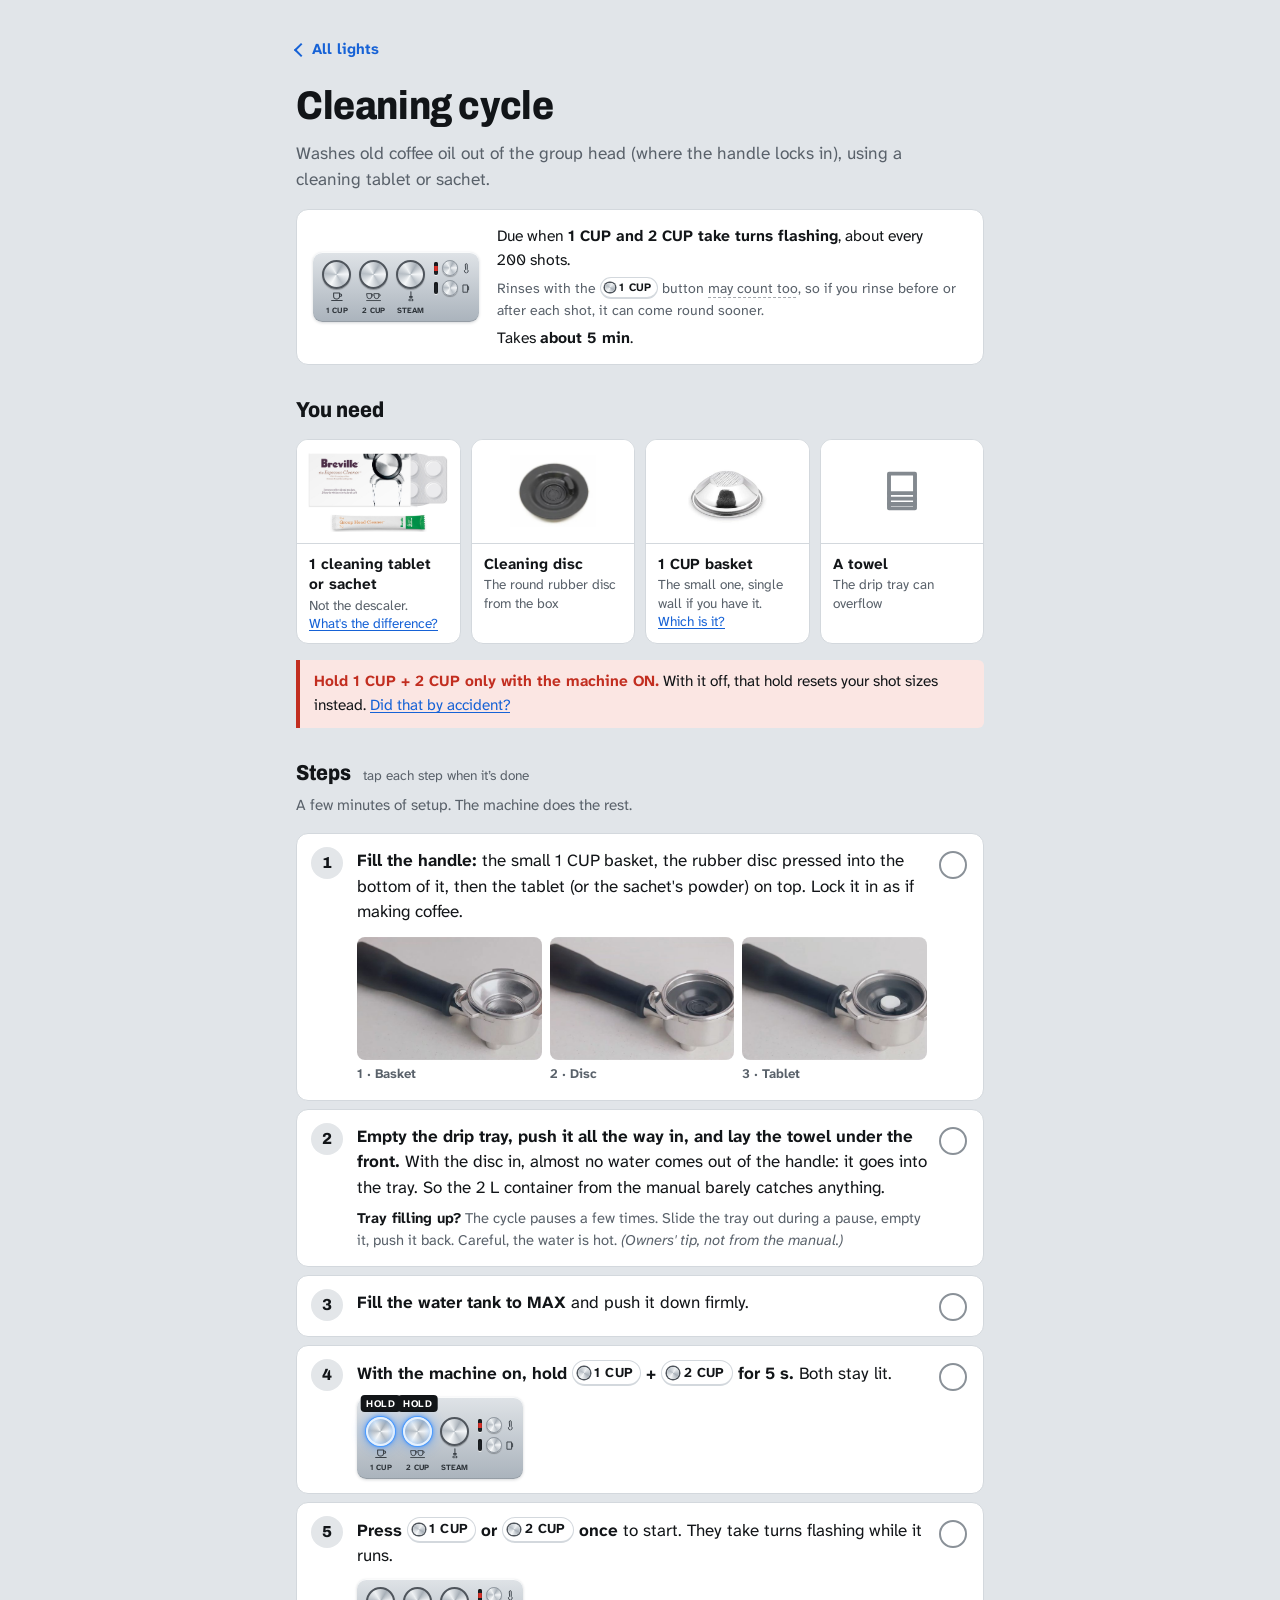
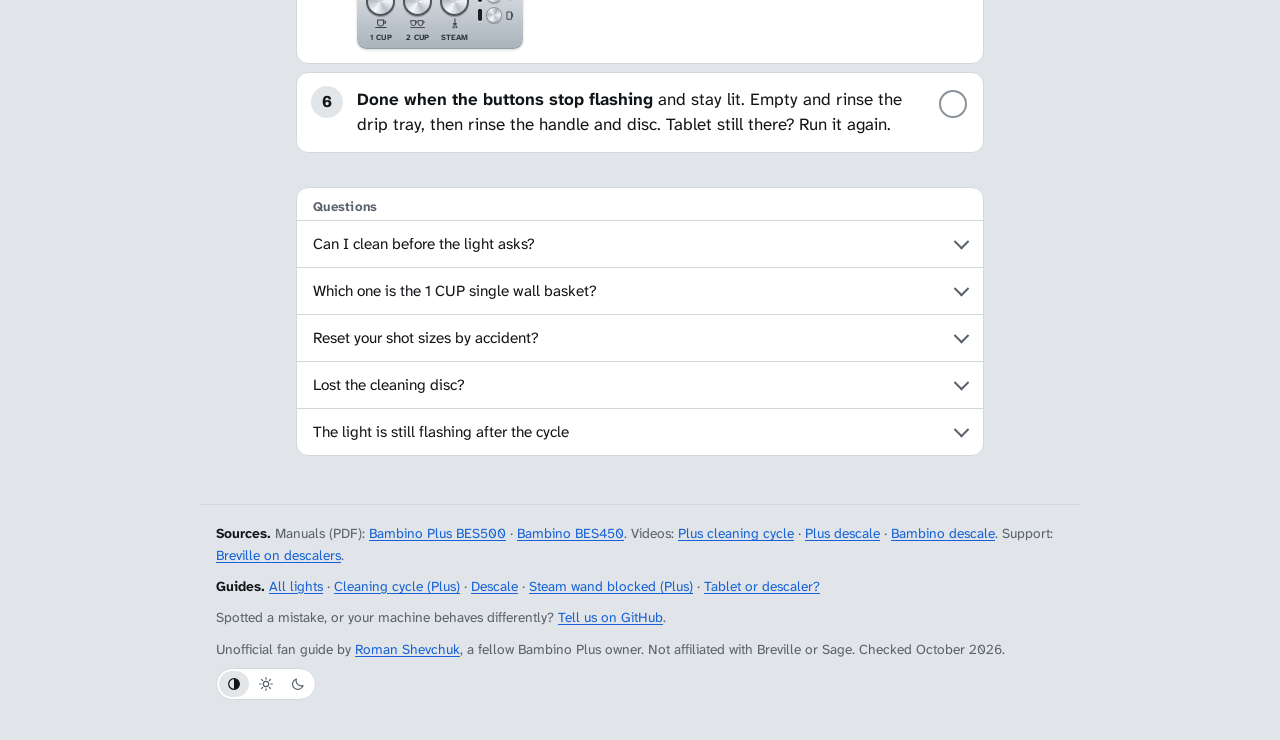
==== commit f1db845c: "Each page holds only its own view (no duplicate content); other views load on demand; source moves t" ====
--- a/clean/index.html
+++ b/clean/index.html
@@ -1,14 +1,15 @@
 <!doctype html>
-<!-- Made from index.html by tools/pages.py. Edit index.html, then rerun. -->
+<!-- Made from _index.html by tools/pages.py. Edit _index.html, then rerun. -->
 <html lang="en">
 <head>
 <meta charset="utf-8">
 <meta name="viewport" content="width=device-width,initial-scale=1,viewport-fit=cover">
 <title>Bambino Plus cleaning cycle: 1 CUP and 2 CUP flashing</title>
-<meta name="description" content="1 CUP and 2 CUP taking turns flashing on your Breville / Sage Bambino Plus? It&#x27;s asking for a cleaning cycle. What you need and each step, about 5 minutes.">
+<meta name="description" content="1 CUP and 2 CUP blinking in turn (alternating) on your Breville / Sage Bambino Plus? It&#x27;s asking for a cleaning cycle. What you need and each step.">
+<meta name="google-site-verification" content="-h72uJDq6njJgvBrLeFH-0oUnSeMEeEKRYChMcymmK0">
 <link rel="canonical" href="https://romanshevchuk.github.io/what-my-bambino-wants/clean/">
 <meta property="og:title" content="Bambino Plus cleaning cycle: 1 CUP and 2 CUP flashing">
-<meta property="og:description" content="1 CUP and 2 CUP taking turns flashing on your Breville / Sage Bambino Plus? It&#x27;s asking for a cleaning cycle. What you need and each step, about 5 minutes.">
+<meta property="og:description" content="1 CUP and 2 CUP blinking in turn (alternating) on your Breville / Sage Bambino Plus? It&#x27;s asking for a cleaning cycle. What you need and each step.">
 <meta property="og:type" content="website">
 <meta property="og:site_name" content="What does my Bambino want?">
 <meta property="og:url" content="https://romanshevchuk.github.io/what-my-bambino-wants/clean/">
@@ -46,161 +47,6 @@
 </svg>
 
 <main id="main">
-
-<!-- ================= HOME ================= -->
-<section class="view" id="home">
-
-  <div class="mm">
-    <h1>What does my <button type="button" class="mm-btn" aria-expanded="false" aria-controls="mm-menu" aria-label="Change machine, currently Bambino Plus"><span class="cur-model">Bambino Plus</span></button> want?</h1>
-    <div class="mm-menu" id="mm-menu" role="group" aria-label="My machine" hidden>
-      <button type="button" class="mm-opt" data-set-model="bambino"><span class="bp" data-m="bambino" aria-hidden="true"></span><b>Bambino</b><span>4 buttons in a row · BES450 / SES450</span></button>
-      <button type="button" class="mm-opt" data-set-model="plus"><span class="bp" data-m="plus" aria-hidden="true"></span><b>Bambino Plus</b><span>3 buttons + 2 milk lights · BES500 / SES500</span></button>
-      <p class="mm-note">Breville (US, Canada) and Sage (UK, Europe, Australia) are the same machines.</p>
-    </div>
-    <p class="mm-hint">
-      <span data-only="plus">Four buttons in a row on yours? That's the plain Bambino. <button type="button" data-set-model="bambino">Switch</button></span>
-      <span data-only="bambino">Only three big buttons on yours? That's the Plus. <button type="button" data-set-model="plus">Switch</button></span>
-      <button type="button" class="mm-ok" aria-label="Hide this note">×</button>
-    </p>
-  </div>
-
-  <!-- Plus lights -->
-  <div class="lights" data-only="plus">
-    <article class="lc" data-urg="soon">
-      <div class="lc-pic"><div class="bp" data-m="plus" data-state="1:fa,2:fb" role="img" aria-label="1 CUP and 2 CUP flash in turn"></div><p class="seen">1 CUP and 2 CUP take turns</p></div>
-      <div class="lc-body">
-        <h3>Cleaning cycle due</h3>
-        <p class="last" data-last="clean" hidden></p>
-        <p class="keep"><b>No rush, coffee still works.</b> Press <kbd>STEAM</kbd> to <span class="tq" tabindex="0" data-tip="Owners' tip, not in Breville's manual. The light comes back next time you switch on.">hide the light</span>.</p>
-        <p class="need-line"><button type="button" class="thumb zoom" aria-label="Show the cleaning tablet and sachet"><img src="../img/cleaning-tablets-breville.jpg" alt="Box of Breville cleaning tablets" data-cap="Cleaning tablets" loading="lazy"><img class="strip" src="../img/group-head-cleaner-breville.jpg" data-sage="../img/group-head-cleaner-sage.webp" alt="Group Head Cleaner sachet" data-cap="or a powder sachet (Group Head Cleaner)" loading="lazy"></button><span class="nl"><span>You'll need</span><b>1 cleaning tablet or sachet</b></span></p>
-        <a class="go" href="#clean">Cleaning steps <span class="dur">· 5 min</span></a>
-      </div>
-    </article>
-    <article class="lc" data-urg="soon">
-      <div class="lc-pic"><div class="bp" data-m="plus" data-state="1:fa,2:fb,s:fa" role="img" aria-label="1 CUP and STEAM flash together, alternating with 2 CUP"></div><p class="seen">1 CUP + STEAM take turns with 2 CUP</p></div>
-      <div class="lc-body">
-        <h3>Descale due</h3>
-        <p class="last" data-last="descale-plus" hidden></p>
-        <p class="keep"><b>No rush, coffee still works.</b> Any button hides the light, or wait ~15&nbsp;s.</p>
-        <p class="need-line"><button type="button" class="thumb zoom" aria-label="Show the descaler sachet"><img src="../img/descaler-breville.jpg" data-sage="../img/descaler-sage.webp" alt="Machine Descaler sachet" data-cap="Descaler sachet" loading="lazy"></button><span class="nl"><span>You'll need</span><b>1 sachet of descaler</b></span></p>
-        <a class="go" href="#descale">Descaling steps <span class="dur">· 25–45 min</span></a>
-      </div>
-    </article>
-    <article class="lc" data-urg="now">
-      <div class="lc-pic"><div class="bp" data-m="plus" role="img" aria-label="No buttons lit"></div><p class="seen">Nothing lights up</p></div>
-      <div class="lc-body">
-        <h3>Water tank is empty</h3>
-        <p><b>Top up the water</b> and push the tank down until it sits flush.</p>
-        <p class="aside">Still dark with a full tank? It's switched off. Press any big button.</p>
-      </div>
-    </article>
-    <article class="lc" data-urg="now">
-      <div class="lc-pic"><div class="bp" data-m="plus" data-state="1:on,2:on,s:on,t:fa,f:fb" role="img" aria-label="Milk temperature and foam lights step downward"></div><p class="seen">The two small milk lights step downward</p></div>
-      <div class="lc-body">
-        <h3>Steam wand is raised</h3>
-        <p>Push the wand all the way down. It cleans itself once it's there.</p>
-      </div>
-    </article>
-    <article class="lc" data-urg="now">
-      <div class="lc-pic"><div class="bp" data-m="plus" data-state="1:on,2:on,t:ff,f:ff" role="img" aria-label="Milk lights all flash, STEAM is off"></div><p class="seen">Milk lights all flash, STEAM is off</p></div>
-      <div class="lc-body">
-        <h3>Steam wand is blocked</h3>
-        <p>Lower the wand, then hold <kbd>STEAM</kbd> for 5 s to blow it clear.</p>
-        <a class="go alt" href="#steam">Still blocked?</a>
-      </div>
-    </article>
-    <article class="lc" data-urg="fine">
-      <div class="lc-pic"><div class="bp" data-m="plus" data-state="1:fa,2:fa" role="img" aria-label="1 CUP and 2 CUP flash together"></div><p class="seen">1 CUP and 2 CUP flash together</p></div>
-      <div class="lc-body">
-        <h3>Shot size setup is on</h3>
-        <p>Press <kbd>STEAM</kbd> to <span class="tq" tabindex="0" data-tip="From the plain Bambino manual; the Plus manual doesn't say. If it stays on, switch the machine off and on: nothing is saved until you pull a shot.">leave</span>. It starts when <kbd>1 CUP</kbd> + <kbd>2 CUP</kbd> are held together.</p>
-      </div>
-    </article>
-  </div>
-
-  <!-- Bambino lights -->
-  <div class="lights" data-only="bambino">
-    <article class="lc" data-urg="soon">
-      <div class="lc-pic"><div class="bp" data-m="bambino" data-state="2:fa" role="img" aria-label="2 CUP flashes continuously"></div><p class="seen">2 CUP keeps flashing</p></div>
-      <div class="lc-body">
-        <h3>Clean &amp; descale due</h3>
-        <p class="last" data-last="descale-bambino" hidden></p>
-        <p class="keep"><b>No rush, coffee still works.</b> Any button hides the light.</p>
-        <p class="need-line"><button type="button" class="thumb zoom" aria-label="Show the descaler sachet"><img src="../img/descaler-breville.jpg" data-sage="../img/descaler-sage.webp" alt="Machine Descaler sachet" data-cap="Descaler sachet" loading="lazy"></button><span class="nl"><span>You'll need</span><b>1 sachet of descaler</b></span></p>
-        <a class="go" href="#descale">Clean &amp; descale steps <span class="dur">· 25 min</span></a>
-      </div>
-    </article>
-    <article class="lc" data-urg="now">
-      <div class="lc-pic"><div class="bp" data-m="bambino" data-state="1:ff,2:ff,w:ff,s:ff" role="img" aria-label="All lights flash quickly"></div><p class="seen">All lights flash 6 times</p></div>
-      <div class="lc-body">
-        <h3>Water tank is empty</h3>
-        <p><b>Top up the water</b> and push the tank down until it sits flush.</p>
-      </div>
-    </article>
-    <article class="lc" data-urg="fine">
-      <div class="lc-pic"><div class="bp" data-m="bambino" data-state="1:fa,2:fa" role="img" aria-label="1 CUP and 2 CUP blink together"></div><p class="seen">1 CUP and 2 CUP blink while the wand spits water</p></div>
-      <div class="lc-body">
-        <h3>Steam wand is clearing itself</h3>
-        <p>It stops on its own.</p>
-      </div>
-    </article>
-    <article class="lc" data-urg="fine">
-      <div class="lc-pic"><div class="bp" data-m="bambino" data-state="1:fa,2:fa" role="img" aria-label="1 CUP and 2 CUP flash after holding both"></div><p class="seen">1 CUP and 2 CUP flash together</p></div>
-      <div class="lc-body">
-        <h3>Shot size setup is on</h3>
-        <p>Press <kbd>STEAM</kbd>, or wait 30 s, to leave. It starts when <kbd>1 CUP</kbd> + <kbd>2 CUP</kbd> are held together.</p>
-      </div>
-    </article>
-  </div>
-
-  <a class="supplies-link" href="#supplies"><b>Cleaning tablet or descaler?</b><span>Which one to buy, and where each one goes</span></a>
-  <p class="hint">Don't see your pattern? Check the troubleshooting pages of the <a data-only="plus" href="https://assets.breville.com/BES500/BES500_USCM_IB_X25_LR.pdf">Bambino Plus manual</a><a data-only="bambino" href="https://assets.breville.com/BES450/BES450_USCM_IB_M26_LR.pdf">Bambino manual</a> (PDF), or contact Breville / Sage support.</p>
-
-</section>
-
-<!-- ================= SUPPLIES ================= -->
-<section class="view" id="supplies">
-  <a class="back" href="#home">All lights</a>
-  <h1>Cleaning tablet or descaler?</h1>
-  <p class="sum">Two different products for two different jobs. They're not interchangeable.</p>
-
-  <div class="vs">
-    <div class="vs-col" data-only="plus">
-      <div class="vs-ph zoom"><img src="../img/cleaning-tablets-breville.jpg" alt="Box of Breville cleaning tablets" data-cap="Cleaning tablets" loading="lazy"><img class="strip" src="../img/group-head-cleaner-breville.jpg" data-sage="../img/group-head-cleaner-sage.webp" alt="Group Head Cleaner sachet" data-cap="or a powder sachet (Group Head Cleaner)" loading="lazy"></div>
-      <h2>Cleaning tablet</h2>
-      <dl>
-        <dt>Removes</dt><dd>Old coffee oil</dd>
-        <dt>Goes in</dt><dd>The filter basket, on top of the rubber cleaning disc</dd>
-        <dt>Used for</dt><dd><a href="#clean">Cleaning cycle</a>, every 200 shots</dd>
-        <dt>Looks like</dt><dd>A tablet, or a powder sachet called <i>Group Head Cleaner</i> in newer boxes</dd>
-      </dl>
-    </div>
-    <div class="vs-col">
-      <div class="vs-ph zoom"><img src="../img/descaler-breville.jpg" data-sage="../img/descaler-sage.webp" alt="Machine Descaler sachet" data-cap="Descaler sachet" loading="lazy"></div>
-      <h2>Descaler</h2>
-      <dl>
-        <dt>Removes</dt><dd>Limescale (the chalky stuff from tap water)</dd>
-        <dt>Goes in</dt><dd>The water tank, stirred into water up to the DESCALE line</dd>
-        <dt>Used for</dt><dd><a href="#descale"><span data-only="plus">Descale</span><span data-only="bambino">Clean &amp; descale</span></a>, when the light asks</dd>
-        <dt>Looks like</dt><dd>A powder sachet. Breville / Sage descaler, or a similar espresso machine descaler</dd>
-      </dl>
-    </div>
-  </div>
-  <p class="note" data-only="bambino"><b>The Bambino only needs descaler.</b> It has no separate tablet cleaning cycle: its clean &amp; descale does both jobs.</p>
-  <p class="note" data-only="plus"><b>The Plus needs both,</b> at different times. The flashing pattern tells you which: see <a href="#home">the lights</a>.</p>
-
-  <div class="faq">
-    <h2>Questions</h2>
-    <details id="brands">
-      <summary>Do I have to buy Breville / Sage ones?</summary>
-      <div class="body">
-        <p><b>No.</b> Any descaler made for espresso machines works. Breville's own sachet is made by Cafetto (it says so on the pack).</p>
-        <p data-only="plus">Same for the tablets: any espresso machine cleaning tablet of about 2&nbsp;g. Breville's come from Cino Cleano.</p>
-        <p>Don't swap in vinegar, kitchen citric acid or dishwasher tablets.</p>
-      </div>
-    </details>
-  </div>
-</section>
 
 <!-- ================= CLEANING CYCLE (Plus) ================= -->
 <section class="view" id="clean" data-only="plus">
@@ -293,111 +139,7 @@
   </div>
 </section>
 
-<!-- ================= DESCALE ================= -->
-<section class="view" id="descale">
-  <a class="back" href="#home">All lights</a>
-  <h1><span data-only="plus">Descale</span><span data-only="bambino">Clean &amp; descale</span></h1>
-  <p class="sum">Dissolves limescale inside the machine.<span data-only="bambino"> The Bambino has no separate cleaning cycle: this one does both.</span></p>
-  <div class="signal">
-    <div class="bp" data-m="plus" data-only="plus" data-state="1:fa,2:fb,s:fa" aria-hidden="true"></div>
-    <div class="bp" data-m="bambino" data-only="bambino" data-state="2:fa" aria-hidden="true"></div>
-    <div data-only="plus"><p>Due when <b>1 CUP + STEAM take turns with 2 CUP</b>.</p>
-    <p>Takes <b>about 25 min</b>. Just made coffee? Add up to 20&nbsp;min for it to cool first.</p>
-    <p class="last" data-last="descale-plus" hidden></p></div>
-    <div data-only="bambino"><p>Due when <b>2 CUP keeps flashing</b>.</p>
-    <p>Takes <b>about 25 min</b>.</p>
-    <p class="last" data-last="descale-bambino" hidden></p></div>
-  </div>
-
-  <h2>You need</h2>
-  <div class="need">
-    <figure><div class="ph zoom"><img src="../img/descaler-breville.jpg" data-sage="../img/descaler-sage.webp" alt="Machine Descaler sachet" data-cap="Descaler sachet" loading="lazy"></div>
-      <figcaption><b>1 sachet of descaler</b><span>Not a cleaning tablet. <a href="#supplies">What's the difference?</a></span></figcaption></figure>
-    <figure><div class="ph ic"><svg class="gi" aria-hidden="true"><use href="#g-bowl"/></svg></div>
-      <figcaption><b>A 2 L bowl or jug</b><span>Catches the waste water</span></figcaption></figure>
-    <figure data-only="plus"><div class="ph ic"><svg class="gi" aria-hidden="true"><use href="#g-cool"/></svg></div>
-      <figcaption><b>A cold machine</b><span>Just made coffee? Switch off, wait up to 20 min</span></figcaption></figure>
-  </div>
-
-  <p class="note warn"><b>Leave the tank and drip tray in while it runs.</b> Pulling them out mid-cycle can let out hot steam. The tank only comes out at the pause, to refill.</p>
-  <p class="note" data-only="plus"><b>Both cleaning and descale due?</b> Descale first, rinse the tank, then run the cleaning cycle with fresh water.</p>
-
-  <h2 data-only="plus">Steps <span class="prog" data-for="descale-plus"></span></h2>
-  <p class="lede" data-only="plus">You're only needed at the start, once halfway to refill, and at the end.</p>
-  <ol class="steps" data-key="descale-plus" data-only="plus">
-    <li><b>Turn the machine off</b> (<kbd>1 CUP</kbd> + <kbd>STEAM</kbd>).
-      <p class="tip"><b>Just made coffee?</b> It needs to cool first. Do the next two steps meanwhile, then check the metal around the handle feels cool (up to 20 min). Already cold? Carry straight on.</p></li>
-    <li><b>Empty the drip tray</b> and put it back. Set the bowl under the group head and the steam wand.</li>
-    <li><b>Take out the water filter</b> if you use one. <b>Fill the tank to the DESCALE line</b> (the 1000 mark) and stir in the powder.
-      <img class="step-ph" src="../img/water-tank-descale.jpg" alt="Water tank with an arrow at the DESCALE line, marked 1000" loading="lazy"></li>
-    <li><b>Hold <kbd>1 CUP</kbd> + <kbd>STEAM</kbd> for 5 s</b> while it's off. Those two light up.
-      <div class="bp" data-m="plus" data-state="1:on,s:on" data-press="1:HOLD,s:HOLD"></div>
-    </li>
-    <li><b>Press <kbd>1 CUP</kbd> or <kbd>STEAM</kbd></b> to start. They take turns flashing the whole time.
-      <div class="bp" data-m="plus" data-state="1:fa,s:fb"></div>
-    </li>
-    <li><b>It pauses when the tank runs out.</b> Refill to MAX with plain water, empty the bowl, put both back.</li>
-    <li><b>When <kbd>1 CUP</kbd> and <kbd>STEAM</kbd> light up again, press either one</b> to start the rinse.</li>
-    <li><b>Done when the lights go out</b> (standby). Empty the bowl, rinse and dry the tray and tank, put the filter back.</li>
-  </ol>
-  <p class="fin" data-for="descale-plus" data-only="plus" hidden>All done. Back to coffee. <span>Cleaning light flashing too? <a href="#clean">Cleaning steps</a></span></p>
-
-  <h2 data-only="bambino">Steps <span class="prog" data-for="descale-bambino"></span></h2>
-  <p class="lede" data-only="bambino">You're only needed at the start, once halfway to refill, and at the end.</p>
-  <ol class="steps" data-key="descale-bambino" data-only="bambino">
-    <li><b>Empty the drip tray</b> and put it back.</li>
-    <li><b>Fill the tank to the DESCALE line</b> and stir in the descaling powder.</li>
-    <li><b>Set the bowl</b> under the group head and the steam wand.</li>
-    <li><b>Hold <kbd>2 CUP</kbd> + <kbd>STEAM</kbd> for 5 s</b> to start. 2 CUP flashes the whole cycle.
-      <div class="bp" data-m="bambino" data-state="2:on,s:on" data-press="2:HOLD,s:HOLD"></div>
-    </li>
-    <li><b>It pauses when the tank runs out.</b> Rinse the tank, refill to MAX, empty the bowl, put both back.</li>
-    <li><b>Press <kbd>2 CUP</kbd></b> to rinse.
-      <div class="bp" data-m="bambino" data-state="2:fa"></div>
-    </li>
-    <li><b>Done when 2 CUP stops flashing.</b> Empty the bowl, rinse and dry the drip tray and tank.</li>
-  </ol>
-  <p class="fin" data-for="descale-bambino" data-only="bambino" hidden>All done. Back to coffee.</p>
-
-  <div class="faq">
-    <h2>Questions</h2>
-    <details>
-      <summary>How often should I descale?</summary>
-      <div class="body"><p>Follow the light: the manual gives no fixed schedule. Hard water means more often. Slow flow, weak steam or lukewarm coffee are early signs.</p></div>
-    </details>
-    <details>
-      <summary>Can I use vinegar or citric acid?</summary>
-      <div class="body"><p>No. <a href="https://www.breville.com/en-us/support/article/ka0QU000002WDFVYA4">Breville says</a> not to use vinegar, and to use only a descaler made for the machine. Kitchen citric acid isn't one either. Breville / Sage descaler, or another espresso machine descaler, is the safe choice.</p></div>
-    </details>
-    <details data-only="bambino">
-      <summary>My machine doesn't react to that button combo</summary>
-      <div class="body"><p>These steps are from the current BES450 manual. Older units can differ: check the manual that came with yours, or Breville's descale video (linked at the bottom).</p></div>
-    </details>
-  </div>
-</section>
-
 <!-- ================= STEAM WAND BLOCKED (Plus) ================= -->
-<section class="view" id="steam" data-only="plus">
-  <a class="back" href="#home">All lights</a>
-  <h1>Steam wand blocked</h1>
-  <p class="sum">Dried milk is clogging the tip. Usually it's because the wand wasn't pushed back down after steaming.</p>
-  <div class="signal">
-    <div class="bp" data-m="plus" data-state="1:on,2:on,t:ff,f:ff" aria-hidden="true"></div>
-    <p>The <b>milk lights all flash</b> and <b>STEAM is off</b>.</p>
-  </div>
-
-  <h2>Steps <span class="prog" data-for="steam"></span></h2>
-  <ol class="steps" data-key="steam">
-    <li><b>Push the wand all the way down</b> and check the tank has water and is pushed in.</li>
-    <li><b>Hold <kbd>STEAM</kbd> for 5 s</b> to blow it clear.
-      <div class="bp" data-m="plus" data-state="1:on,2:on,s:on" data-press="s:HOLD"></div>
-    </li>
-    <li><b>Still flashing? Unscrew the steam tip</b> and clear the holes with the pin tool stored under the water tank. Screw it back on.</li>
-    <li><b>Still weak steam after that?</b> Limescale: <a href="#descale">descale</a>.</li>
-  </ol>
-  <p class="fin" data-for="steam" hidden>Steam's back. Pushing the wand down after each use keeps it clear.</p>
-</section>
-
 </main>
 
 <footer class="foot">
